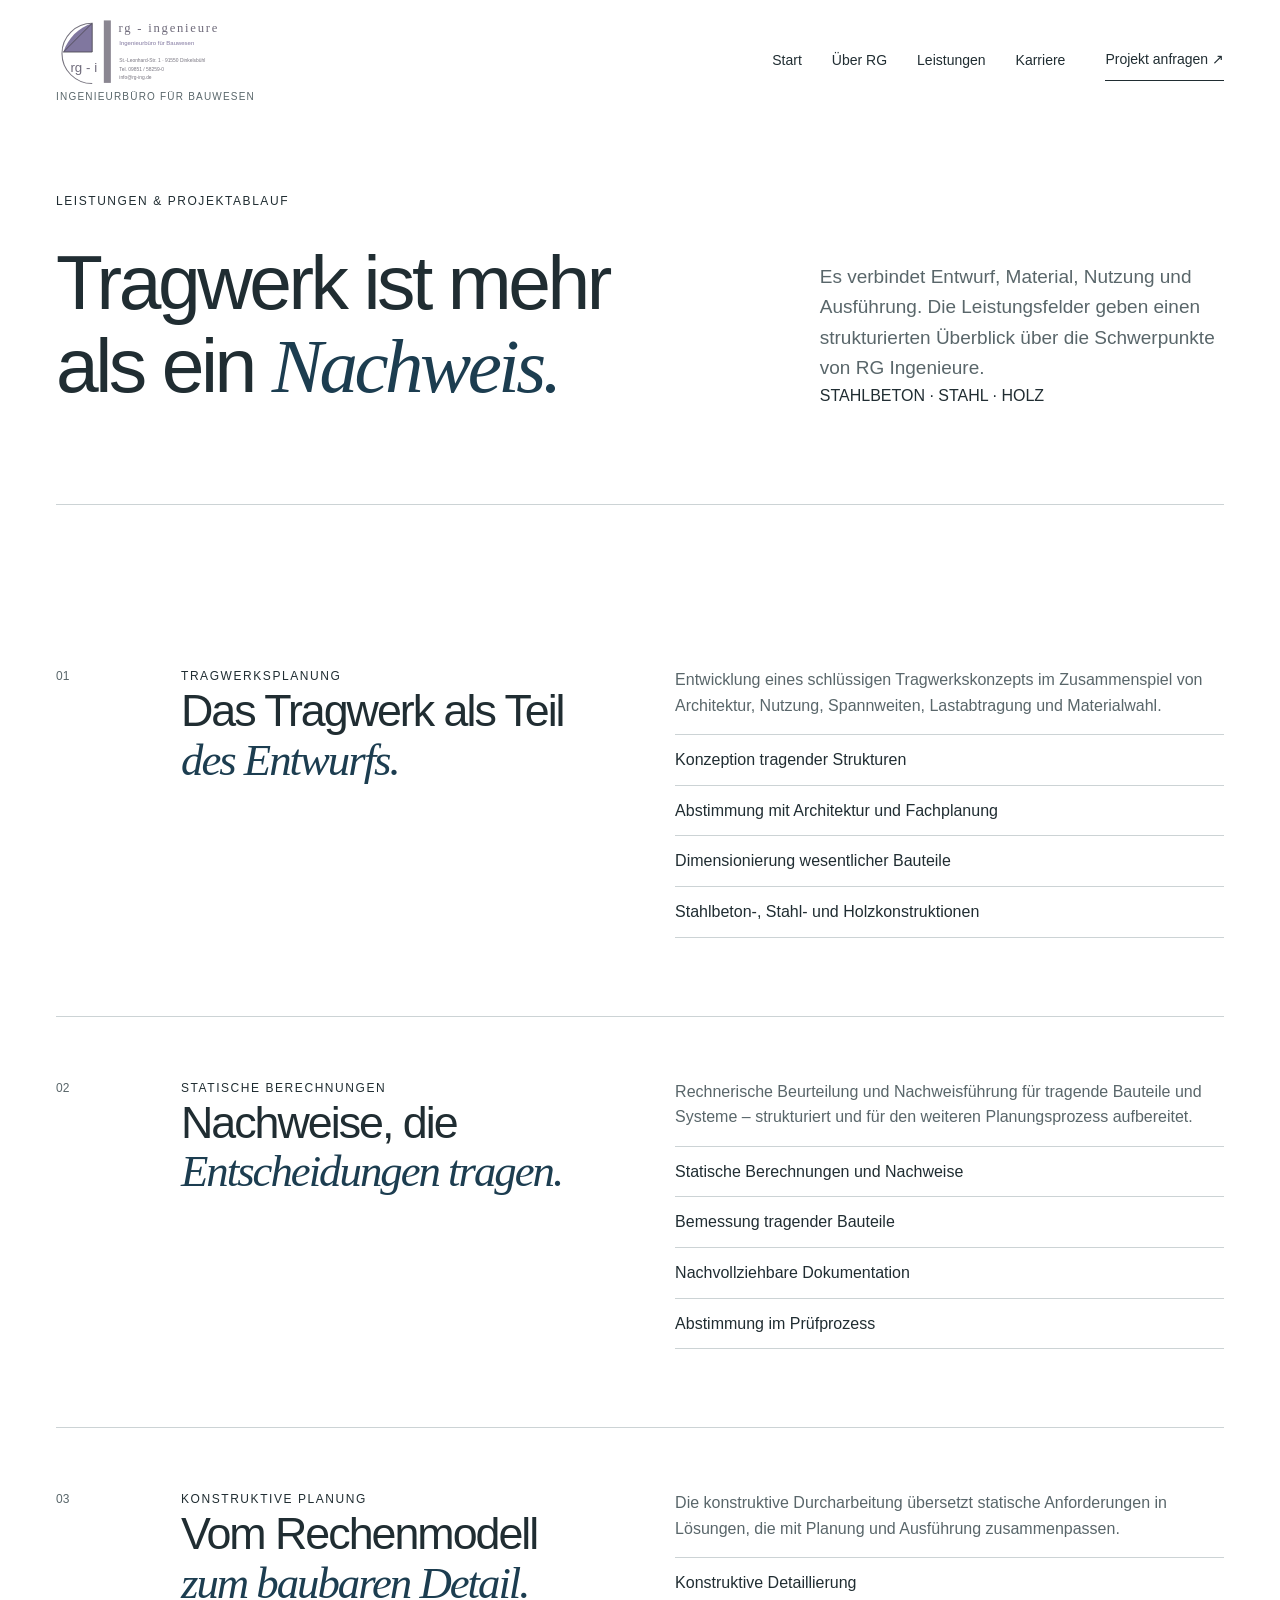
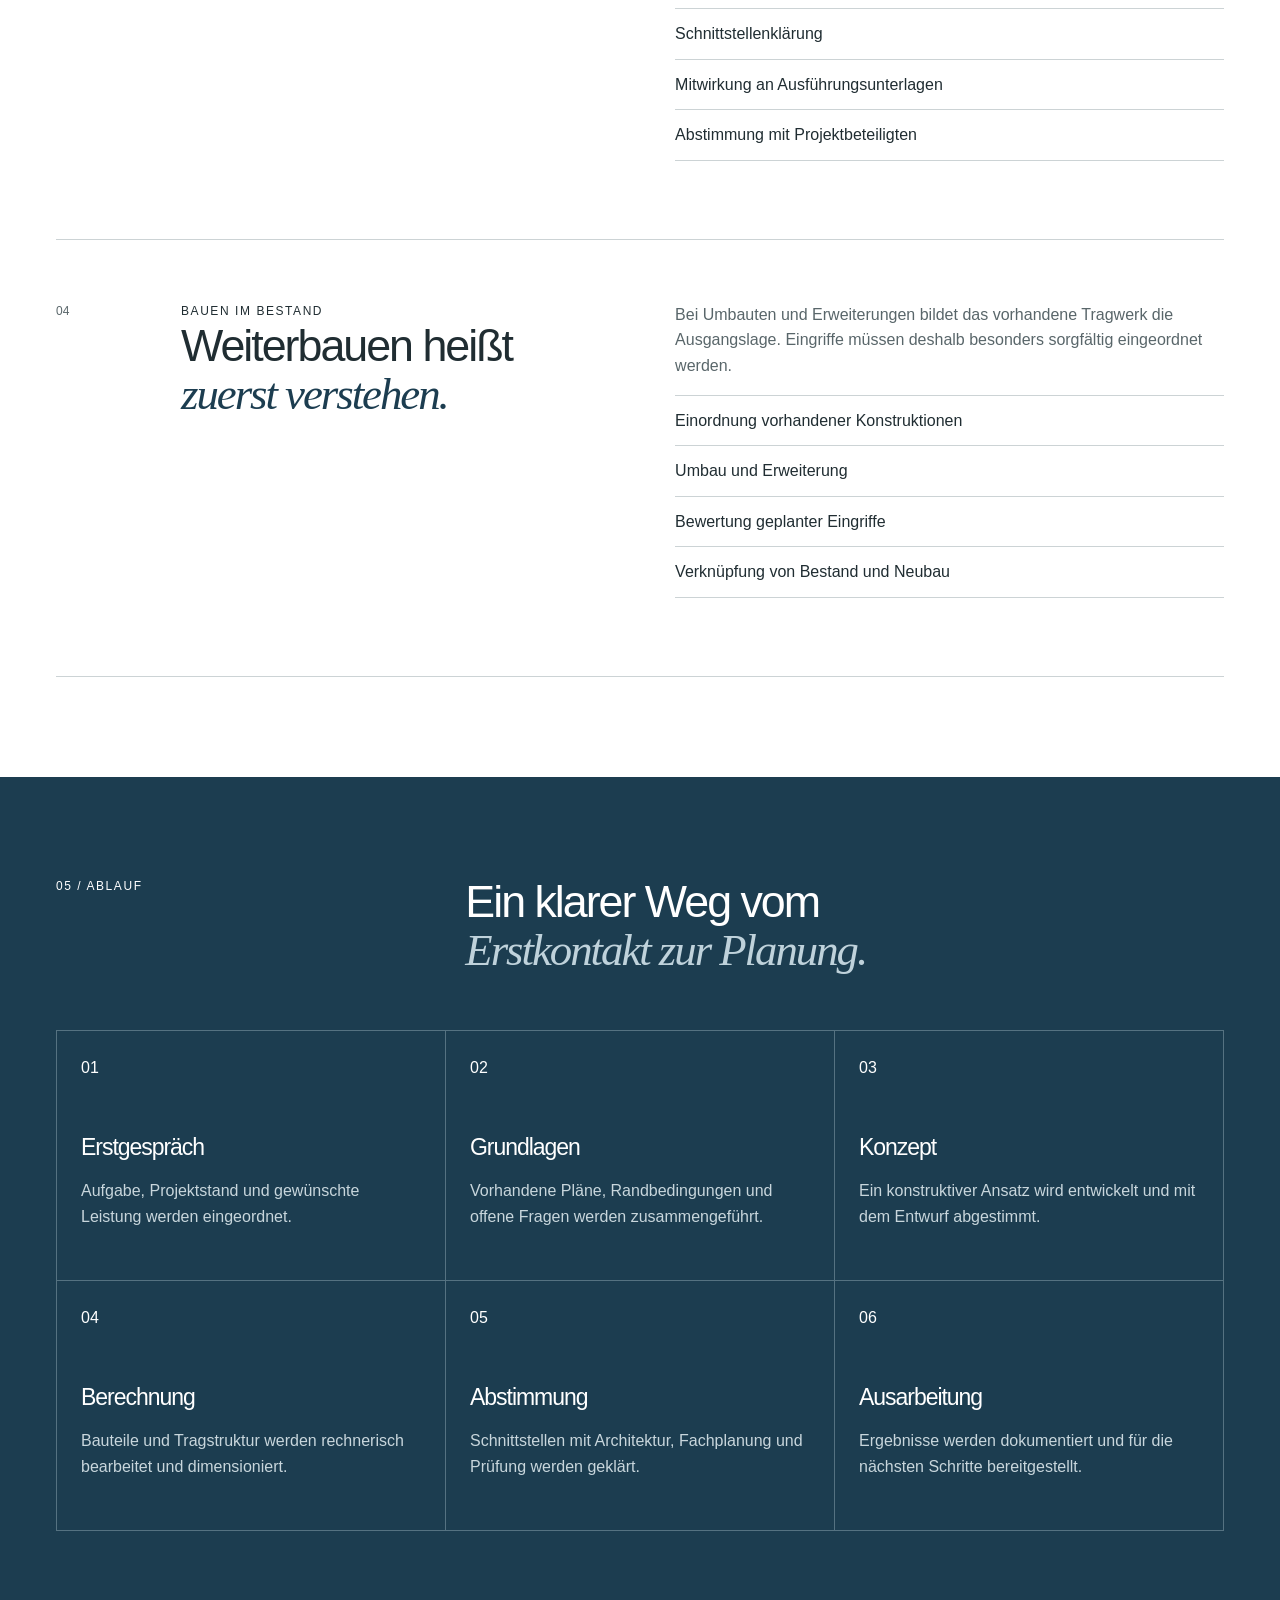
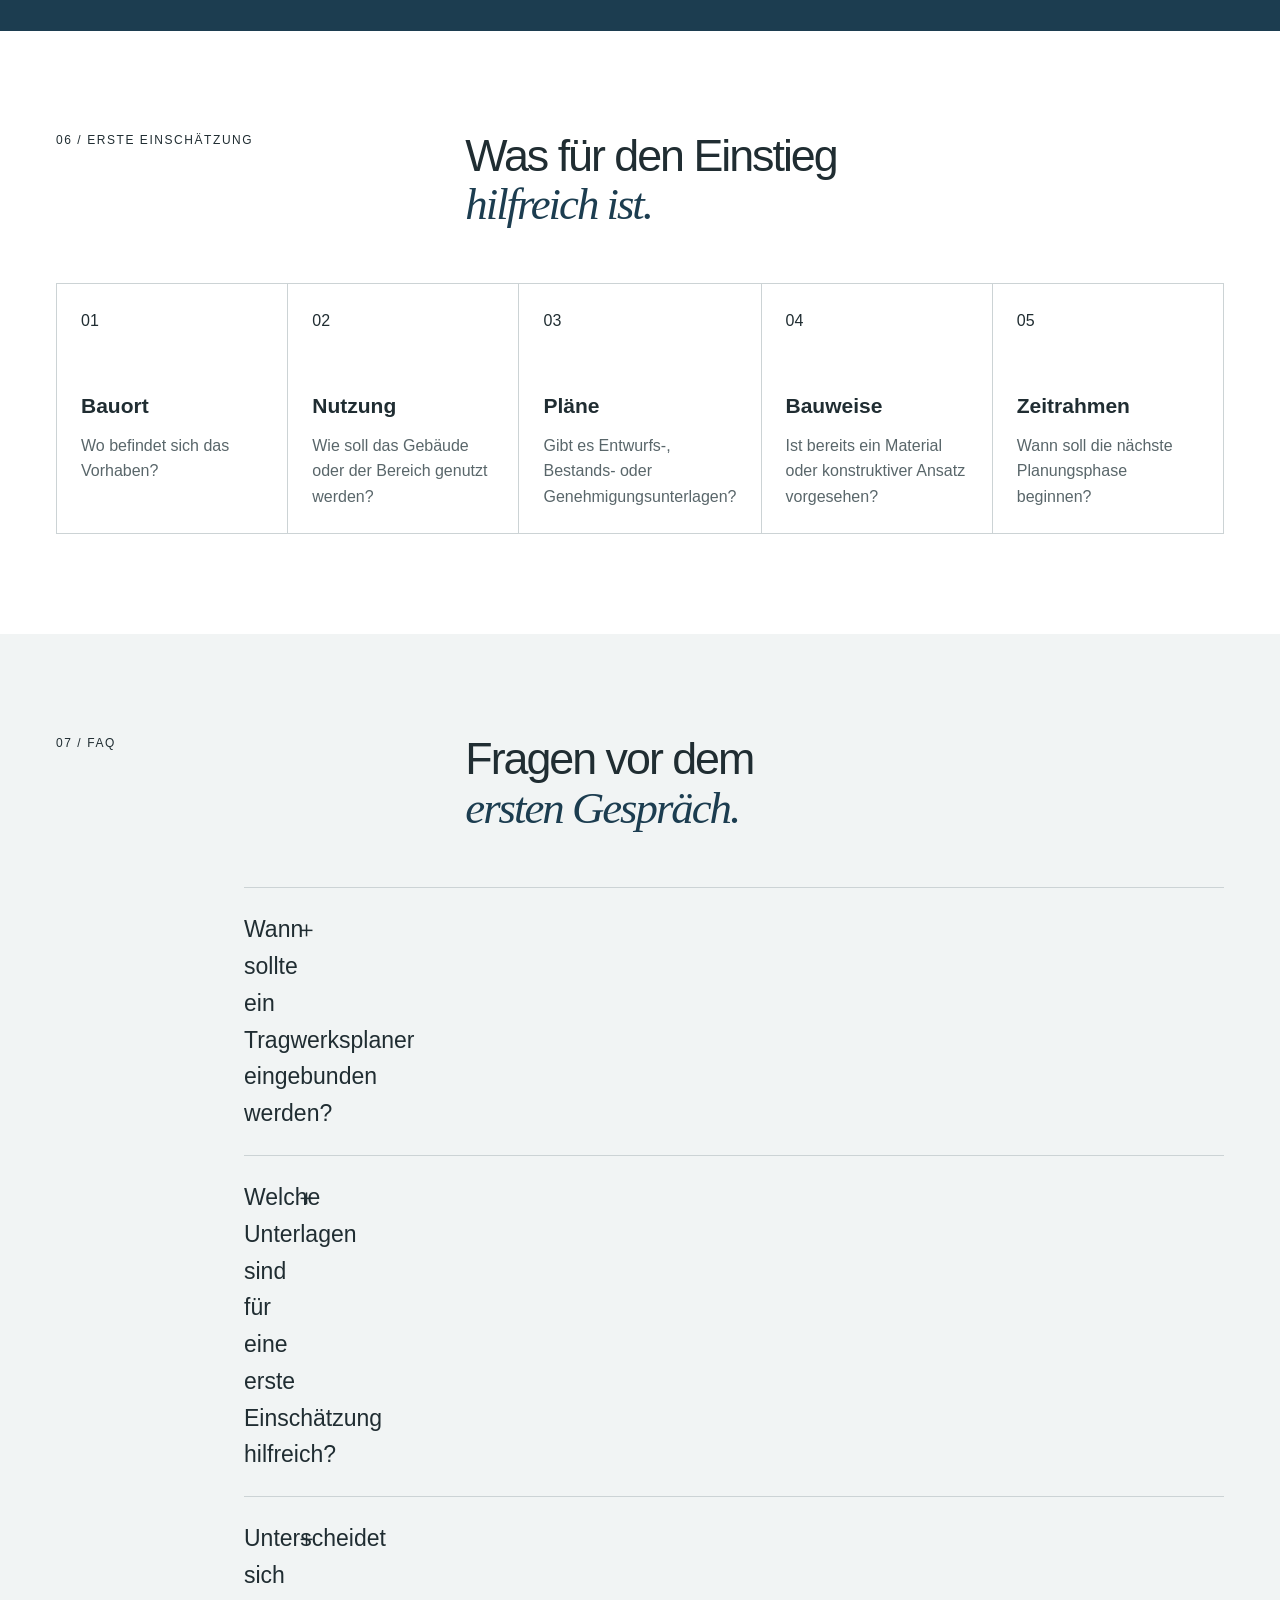
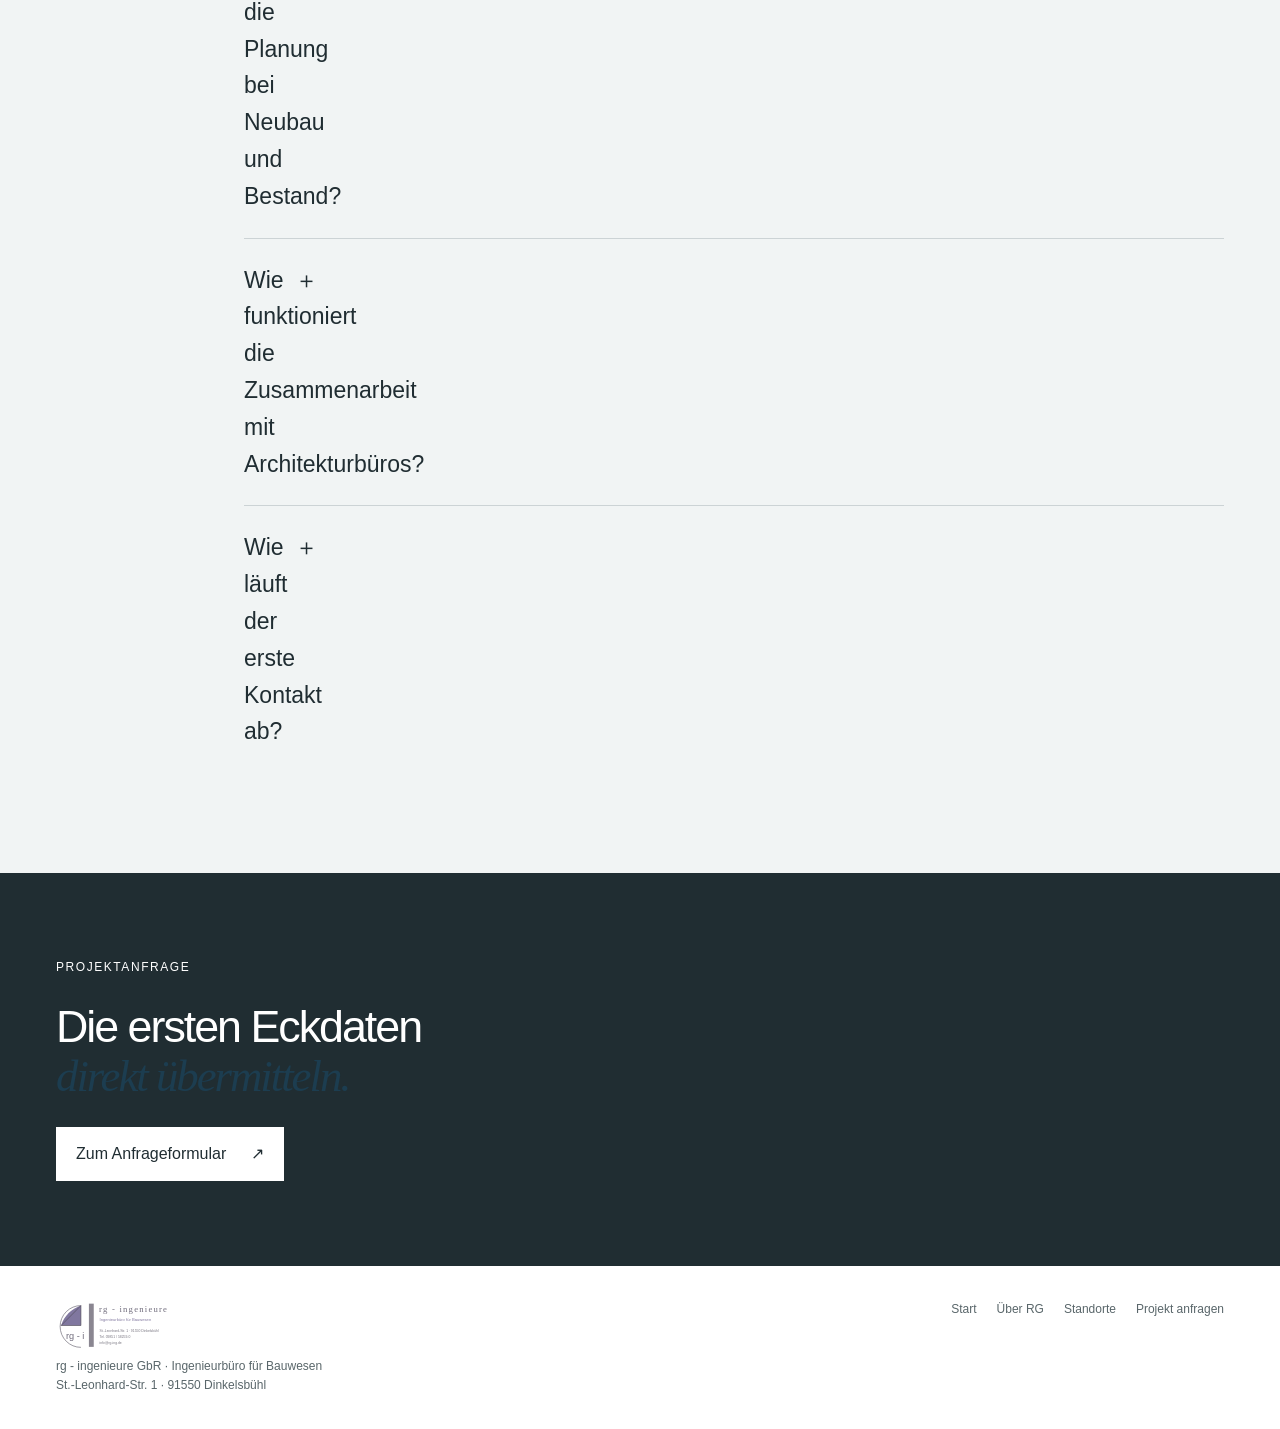
==== leistungen.html @ e43543bc "Publish RG Ingenieure customer preview with logo and locations" ====
<!doctype html><html lang="de"><head><meta charset="utf-8"><meta name="viewport" content="width=device-width,initial-scale=1"><title>Leistungen & Projektablauf · RG Ingenieure</title><meta name="description" content="Leistungen und Projektablauf von RG Ingenieure: Tragwerksplanung, Statik, konstruktive Planung und Bauen im Bestand."><meta name="robots" content="noindex,nofollow"><link rel="stylesheet" href="style.css"><script src="script.js" defer></script></head><body><a class="skip" href="#inhalt">Zum Inhalt</a>
<header class="header wrap"><a class="brand brand-logo-link" href="index.html"><img class="brand-logo" src="assets/rg-logo.svg" alt="rg - ingenieure"><span class="brand-subline">Ingenieurbüro für Bauwesen</span></a><button class="menu" aria-expanded="false" aria-controls="navigation">Menü <span>＋</span></button><nav id="navigation"><a href="index.html">Start</a><a href="ueber-rg.html">Über RG</a><a class="active" href="leistungen.html">Leistungen</a><a href="index.html#karriere">Karriere</a><a class="nav-contact" href="index.html#anfrage">Projekt anfragen <span>↗</span></a></nav></header>
<main id="inhalt"><section class="subhero wrap"><div><p class="eyebrow">LEISTUNGEN & PROJEKTABLAUF</p><h1>Tragwerk ist mehr<br>als ein <em>Nachweis.</em></h1></div><div class="subhero-copy"><p>Es verbindet Entwurf, Material, Nutzung und Ausführung. Die Leistungsfelder geben einen strukturierten Überblick über die Schwerpunkte von RG Ingenieure.</p><span>STAHLBETON · STAHL · HOLZ</span></div></section>
<section class="service-editorial wrap section"><div class="service-block"><div class="service-number">01</div><div><p class="eyebrow">TRAGWERKSPLANUNG</p><h2>Das Tragwerk als Teil<br><em>des Entwurfs.</em></h2></div><div class="service-body"><p>Entwicklung eines schlüssigen Tragwerkskonzepts im Zusammenspiel von Architektur, Nutzung, Spannweiten, Lastabtragung und Materialwahl.</p><ul><li>Konzeption tragender Strukturen</li><li>Abstimmung mit Architektur und Fachplanung</li><li>Dimensionierung wesentlicher Bauteile</li><li>Stahlbeton-, Stahl- und Holzkonstruktionen</li></ul></div></div>
<div class="service-block"><div class="service-number">02</div><div><p class="eyebrow">STATISCHE BERECHNUNGEN</p><h2>Nachweise, die<br><em>Entscheidungen tragen.</em></h2></div><div class="service-body"><p>Rechnerische Beurteilung und Nachweisführung für tragende Bauteile und Systeme – strukturiert und für den weiteren Planungsprozess aufbereitet.</p><ul><li>Statische Berechnungen und Nachweise</li><li>Bemessung tragender Bauteile</li><li>Nachvollziehbare Dokumentation</li><li>Abstimmung im Prüfprozess</li></ul></div></div>
<div class="service-block"><div class="service-number">03</div><div><p class="eyebrow">KONSTRUKTIVE PLANUNG</p><h2>Vom Rechenmodell<br><em>zum baubaren Detail.</em></h2></div><div class="service-body"><p>Die konstruktive Durcharbeitung übersetzt statische Anforderungen in Lösungen, die mit Planung und Ausführung zusammenpassen.</p><ul><li>Konstruktive Detaillierung</li><li>Schnittstellenklärung</li><li>Mitwirkung an Ausführungsunterlagen</li><li>Abstimmung mit Projektbeteiligten</li></ul></div></div>
<div class="service-block"><div class="service-number">04</div><div><p class="eyebrow">BAUEN IM BESTAND</p><h2>Weiterbauen heißt<br><em>zuerst verstehen.</em></h2></div><div class="service-body"><p>Bei Umbauten und Erweiterungen bildet das vorhandene Tragwerk die Ausgangslage. Eingriffe müssen deshalb besonders sorgfältig eingeordnet werden.</p><ul><li>Einordnung vorhandener Konstruktionen</li><li>Umbau und Erweiterung</li><li>Bewertung geplanter Eingriffe</li><li>Verknüpfung von Bestand und Neubau</li></ul></div></div></section>
<section class="process-section" id="ablauf"><div class="wrap section"><div class="section-heading"><p class="eyebrow">05 / ABLAUF</p><h2>Ein klarer Weg vom<br><em>Erstkontakt zur Planung.</em></h2></div><div class="process-grid expanded"><article><span>01</span><h3>Erstgespräch</h3><p>Aufgabe, Projektstand und gewünschte Leistung werden eingeordnet.</p></article><article><span>02</span><h3>Grundlagen</h3><p>Vorhandene Pläne, Randbedingungen und offene Fragen werden zusammengeführt.</p></article><article><span>03</span><h3>Konzept</h3><p>Ein konstruktiver Ansatz wird entwickelt und mit dem Entwurf abgestimmt.</p></article><article><span>04</span><h3>Berechnung</h3><p>Bauteile und Tragstruktur werden rechnerisch bearbeitet und dimensioniert.</p></article><article><span>05</span><h3>Abstimmung</h3><p>Schnittstellen mit Architektur, Fachplanung und Prüfung werden geklärt.</p></article><article><span>06</span><h3>Ausarbeitung</h3><p>Ergebnisse werden dokumentiert und für die nächsten Schritte bereitgestellt.</p></article></div></div></section>
<section class="first-check wrap section"><div class="section-heading"><p class="eyebrow">06 / ERSTE EINSCHÄTZUNG</p><h2>Was für den Einstieg<br><em>hilfreich ist.</em></h2></div><div class="checklist-grid"><div><span>01</span><strong>Bauort</strong><p>Wo befindet sich das Vorhaben?</p></div><div><span>02</span><strong>Nutzung</strong><p>Wie soll das Gebäude oder der Bereich genutzt werden?</p></div><div><span>03</span><strong>Pläne</strong><p>Gibt es Entwurfs-, Bestands- oder Genehmigungsunterlagen?</p></div><div><span>04</span><strong>Bauweise</strong><p>Ist bereits ein Material oder konstruktiver Ansatz vorgesehen?</p></div><div><span>05</span><strong>Zeitrahmen</strong><p>Wann soll die nächste Planungsphase beginnen?</p></div></div></section>
<section class="faq-section"><div class="wrap section"><div class="section-heading"><p class="eyebrow">07 / FAQ</p><h2>Fragen vor dem<br><em>ersten Gespräch.</em></h2></div><div class="faq-list"><details><summary><span>Wann sollte ein Tragwerksplaner eingebunden werden?</span><span class="plus">＋</span></summary><div class="detail"><p>Je früher die wesentlichen konstruktiven Randbedingungen bekannt sind, desto besser lassen sich Entwurf, Spannweiten, Materialwahl und spätere Änderungen aufeinander abstimmen.</p></div></details><details><summary><span>Welche Unterlagen sind für eine erste Einschätzung hilfreich?</span><span class="plus">＋</span></summary><div class="detail"><p>Hilfreich sind insbesondere Grundrisse, Schnitte, Ansichten, Angaben zum Bauort und zur Nutzung sowie bei Bestandsprojekten vorhandene Pläne oder frühere statische Unterlagen.</p></div></details><details><summary><span>Unterscheidet sich die Planung bei Neubau und Bestand?</span><span class="plus">＋</span></summary><div class="detail"><p>Ja. Im Bestand muss zunächst verstanden werden, was tatsächlich vorhanden ist und wie geplante Eingriffe das bestehende Tragverhalten verändern.</p></div></details><details><summary><span>Wie funktioniert die Zusammenarbeit mit Architekturbüros?</span><span class="plus">＋</span></summary><div class="detail"><p>Idealerweise im direkten Austausch: Entwurfsabsicht und konstruktive Anforderungen werden früh zusammengeführt.</p></div></details><details><summary><span>Wie läuft der erste Kontakt ab?</span><span class="plus">＋</span></summary><div class="detail"><p>Eine kurze Beschreibung des Vorhabens und vorhandene Eckdaten reichen für den Start.</p></div></details></div></div></section>
<section class="sub-cta"><div class="wrap"><p class="eyebrow">PROJEKTANFRAGE</p><h2>Die ersten Eckdaten<br><em>direkt übermitteln.</em></h2><a class="button light-button" href="index.html#anfrage">Zum Anfrageformular <span>↗</span></a></div></section></main>
<footer class="wrap"><div class="footer-brand"><img src="assets/rg-logo.svg" alt="rg - ingenieure"><p>rg - ingenieure GbR · Ingenieurbüro für Bauwesen<br>St.-Leonhard-Str. 1 · 91550 Dinkelsbühl</p></div><div class="footer-links"><a href="index.html">Start</a><a href="ueber-rg.html">Über RG</a><a href="ueber-rg.html#standorte">Standorte</a><a href="index.html#anfrage">Projekt anfragen</a></div></footer></body></html>
---- style.css ----
:root{--ink:#202d32;--blue:#1c3d50;--line:#ccd3d5;--muted:#59666a;--paper:#fff;--light:#f1f4f4}*{box-sizing:border-box}html{scroll-behavior:smooth}body{margin:0;color:var(--ink);font-family:Arial,Helvetica,sans-serif;line-height:1.6;background:#fff}a{color:inherit;text-decoration:none}button,input,select,textarea{font:inherit}h1,h2,h3,p,figure{margin:0}h1,h2,h3{font-weight:400;line-height:1.08;letter-spacing:-.045em}em{font-family:Georgia,'Times New Roman',serif;font-weight:400}.wrap{width:calc(100% - 112px);max-width:1504px;margin:auto}.skip{position:fixed;top:-100px;left:20px;background:#fff;padding:12px;z-index:99}.skip:focus{top:10px}.header{display:flex;justify-content:space-between;align-items:center;min-height:120px;gap:30px}.brand-logo-link{display:flex;flex-direction:column;align-items:flex-start;min-width:220px}.brand-logo{width:220px;height:74px;object-fit:contain;object-position:left center}.brand-subline{font-size:10px;letter-spacing:.12em;text-transform:uppercase;color:var(--muted)}nav{display:flex;gap:30px;align-items:center;font-size:14px}nav a{padding:9px 0}.nav-contact{margin-left:10px;border-bottom:1px solid}.menu{display:none;background:none;border:0}.eyebrow{font-size:12px;letter-spacing:.13em}.hero{display:grid;grid-template-columns:.95fr 1.05fr;gap:28px;min-height:640px}.hero-text{display:flex;flex-direction:column;align-items:flex-start;padding-top:35px}.hero h1{font-size:clamp(44px,4.3vw,72px);margin-top:27px}.hero h1 em,h2 em,.subhero h1 em{color:var(--blue)}.intro{max-width:380px;color:var(--muted);margin-top:25px}.button-row{display:flex;gap:10px;flex-wrap:wrap}.button{margin-top:27px;background:var(--blue);color:#fff;padding:14px 20px;min-width:210px;display:flex;justify-content:space-between;gap:25px}.button-ghost{background:transparent;color:var(--ink);border:1px solid var(--line)}.hero-foot{display:flex;justify-content:space-between;width:100%;font-size:12px;letter-spacing:.07em;margin-top:auto;padding-bottom:10px}.hero-image{position:relative;overflow:hidden;min-height:640px;background:#d2d7d6}.hero-image img{width:100%;height:100%;object-fit:cover;position:absolute;inset:0}.hero-image:after{content:'';position:absolute;inset:45% 0 0;background:linear-gradient(transparent,rgba(0,0,0,.52))}.hero-image figcaption,.image-label{position:absolute;z-index:2;color:white}.hero-image figcaption{left:24px;bottom:15px;font-size:12px}.image-label{left:32px;bottom:62px;font:italic clamp(30px,3vw,46px)/1.1 Georgia}.material-strip{padding:34px 0;display:flex;justify-content:space-between;align-items:center;border-bottom:1px solid var(--line)}.material-strip>div{display:flex;gap:64px;font-size:19px}.section{padding:100px 0}.section-heading{display:grid;grid-template-columns:1fr 2fr;gap:30px}h2{font-size:clamp(34px,3.5vw,53px)}.competence-grid{display:grid;grid-template-columns:1fr 2fr;gap:55px;margin-top:56px}.section-lead,.detail p,.office-copy>p,.audience-grid p,.location-card p,.service-body>p,.checklist-grid p,.dialogue-copy p{color:var(--muted)}.service-list details,.faq-list details{border-top:1px solid var(--line)}summary{list-style:none;display:grid;grid-template-columns:36px 1fr 26px;gap:15px;padding:23px 0;font-size:23px;cursor:pointer}summary::-webkit-details-marker{display:none}.detail{padding:0 42px 28px 51px}.number,.service-number{font-size:12px;color:var(--muted)}.text-link{border-bottom:1px solid;padding:12px 0;display:flex;gap:25px;width:max-content;margin-top:28px}.section-link-row{display:flex;justify-content:flex-end}.process-section{background:var(--blue);color:#fff}.process-section h2 em{color:#bfd2db}.process-grid,.audience-grid{display:grid;grid-template-columns:repeat(4,1fr);margin-top:55px;border-left:1px solid var(--line);border-top:1px solid var(--line)}.process-grid{border-color:#557281}.process-grid article,.audience-grid article{min-height:250px;padding:24px;border-right:1px solid var(--line);border-bottom:1px solid var(--line)}.process-grid article{border-color:#557281}.process-grid h3,.audience-grid h3,.values-grid h3{font-size:23px;margin:55px 0 18px}.process-grid p{color:#c8d6dc}.office{background:var(--light);padding:83px 0}.office-grid,.career{display:grid;grid-template-columns:1fr 1fr;gap:90px}.office-title h2{margin-top:45px}.large-rg{display:block;color:#bdcbd0;font-size:120px;font-weight:bold}.large-copy{font-size:30px;margin:25px 0}.location-grid{display:grid;grid-template-columns:repeat(3,1fr);margin-top:55px;border-left:1px solid var(--line);border-top:1px solid var(--line)}.location-card{min-height:360px;padding:28px;border-right:1px solid var(--line);border-bottom:1px solid var(--line);display:flex;flex-direction:column}.location-card-main{background:var(--light)}.location-card h3{font:400 38px Georgia;margin:60px 0 5px}.location-person{color:var(--blue)!important}.location-links{margin-top:auto}.location-links a,.location-fax{display:block;padding:10px 0;border-top:1px solid var(--line);font-size:13px}.feature-teasers{display:grid;grid-template-columns:1fr 1fr;gap:18px}.feature-card{min-height:340px;padding:36px;background:var(--light);display:flex;flex-direction:column;justify-content:flex-end;position:relative}.feature-card.dark{background:var(--ink);color:#fff}.feature-card strong{font:400 34px/1.1 Georgia;margin-top:16px}.feature-card p{color:var(--muted);margin-top:16px}.feature-card.dark p{color:#bcc8cd}.feature-arrow{position:absolute;right:32px;top:30px;font-size:28px}.career h2{margin-top:35px}.career h3{font-size:30px;margin-top:28px}.job-meta{display:flex;gap:30px;color:var(--muted);margin-top:20px}.request-section{background:var(--blue);color:#fff;padding:88px 0}.request-grid{display:grid;grid-template-columns:.8fr 1.2fr;gap:80px}.request-intro h2{font-size:clamp(60px,7vw,110px);margin:28px 0}.request-intro h2 em{color:#bfd2db}.request-intro>p{color:#c6d5dc}.direct-contact{border-top:1px solid #607b89;margin-top:60px;padding-top:22px;display:grid;gap:9px}.project-form{background:#fff;color:var(--ink);padding:34px}.form-grid{display:grid;grid-template-columns:1fr 1fr;gap:26px 22px}.project-form label{display:flex;flex-direction:column;gap:8px}.project-form input,.project-form select,.project-form textarea{border:0;border-bottom:1px solid #adb9bd;padding:11px 0;background:transparent}.wide{grid-column:1/-1}.documents-note{display:grid;grid-template-columns:110px 1fr;gap:20px;margin:32px 0;padding:20px;background:var(--light)}.check{display:grid!important;grid-template-columns:20px 1fr}.submit-button{width:100%;margin-top:24px;background:var(--ink);color:#fff;border:0;padding:17px}.form-success{margin-top:20px;background:var(--light);padding:18px}.footer-brand img{width:150px}.footer-links{display:flex;gap:20px}footer{padding:34px 0;display:flex;justify-content:space-between;gap:30px;font-size:12px;color:var(--muted)}.subhero{padding:72px 0 95px;border-bottom:1px solid var(--line);display:grid;grid-template-columns:1.25fr .75fr;gap:90px;align-items:end}.subhero h1{font-size:clamp(54px,6vw,94px);margin-top:30px}.subhero-copy p{font-size:19px;color:var(--muted)}.portrait-stage{display:grid;grid-template-columns:1fr 1fr;gap:70px;padding:100px 0}.identity-panel{min-height:580px;background:var(--light);border:1px solid var(--line);padding:45px;display:flex;flex-direction:column;gap:24px}.identity-panel img{width:100%;max-width:420px}.identity-panel>div{border-top:1px solid var(--line);padding-top:15px;display:grid;grid-template-columns:110px 1fr}.identity-panel strong{font:400 24px Georgia}.portrait-copy{align-self:center}.portrait-copy h2{margin:30px 0}.values-section,.faq-section{background:var(--light)}.values-grid{display:grid;grid-template-columns:1fr 1fr;margin-top:55px;border-left:1px solid var(--line);border-top:1px solid var(--line)}.values-grid article{padding:30px;min-height:260px;border-right:1px solid var(--line);border-bottom:1px solid var(--line)}.dialogue-grid{display:grid;grid-template-columns:1fr 1fr;gap:90px;margin-top:60px;align-items:center}.network{position:relative;min-height:500px;border:1px solid var(--line)}.network-center,.node{position:absolute;border-radius:50%;display:flex;align-items:center;justify-content:center;text-align:center}.network-center{width:116px;height:116px;background:var(--blue);color:#fff;left:50%;top:50%;transform:translate(-50%,-50%)}.node{width:96px;height:96px;border:1px solid var(--line);background:#fff}.n1{left:7%;top:12%}.n2{right:7%;top:12%}.n3{left:7%;bottom:12%}.n4{right:7%;bottom:12%}.quote-section{background:var(--blue);color:#fff;padding:110px 0}.quote-section blockquote{font-size:clamp(58px,8vw,126px);line-height:1;margin:35px 0}.sub-cta{background:var(--ink);color:#fff;padding:85px 0}.sub-cta h2{margin:25px 0}.light-button{background:#fff;color:var(--ink);width:max-content}.service-block{display:grid;grid-template-columns:80px .9fr 1.1fr;gap:45px;padding:62px 0;border-bottom:1px solid var(--line)}.service-body ul{list-style:none;padding:0;border-top:1px solid var(--line)}.service-body li{padding:12px 0;border-bottom:1px solid var(--line)}.process-grid.expanded{grid-template-columns:repeat(3,1fr)}.checklist-grid{display:grid;grid-template-columns:repeat(5,1fr);margin-top:55px;border-left:1px solid var(--line);border-top:1px solid var(--line)}.checklist-grid>div{padding:24px;min-height:200px;border-right:1px solid var(--line);border-bottom:1px solid var(--line)}.checklist-grid strong{display:block;font-size:21px;margin:55px 0 10px}.faq-list{max-width:980px;margin:55px 0 0 auto}.reveal{opacity:0;transform:translateY(18px);transition:.55s}.reveal.is-visible{opacity:1;transform:none}
@media(max-width:1050px){.wrap{width:calc(100% - 64px)}nav{gap:18px}.process-grid,.audience-grid{grid-template-columns:1fr 1fr}.location-grid{grid-template-columns:1fr 1fr}.request-grid{gap:45px}}
@media(max-width:760px){.wrap{width:calc(100% - 40px)}.header{min-height:94px;position:relative}.brand-logo-link{min-width:150px}.brand-logo{width:150px;height:60px}.menu{display:flex;gap:10px}.header nav{display:none;position:absolute;top:94px;left:-20px;right:-20px;z-index:20;background:#fff;padding:20px;flex-direction:column;align-items:stretch}.header nav.is-open{display:flex}.hero{display:flex;flex-direction:column}.hero h1{font-size:clamp(45px,10vw,68px)}.hero-image{min-height:460px}.material-strip>div{gap:12px;font-size:14px}.section{padding:64px 0}.section-heading,.competence-grid,.office-grid,.career,.request-grid,.subhero,.portrait-stage,.dialogue-grid{grid-template-columns:1fr}.process-grid,.audience-grid,.location-grid,.values-grid,.feature-teasers,.checklist-grid{grid-template-columns:1fr}.form-grid{grid-template-columns:1fr}.wide{grid-column:auto}.service-block{grid-template-columns:40px 1fr;gap:18px}.service-body{grid-column:2}.process-grid.expanded{grid-template-columns:1fr}.subhero{gap:35px}.subhero h1{font-size:50px}.network{min-height:430px}.project-form{padding:24px 20px}.request-intro h2{font-size:70px}footer{flex-direction:column}.footer-links{flex-wrap:wrap}}
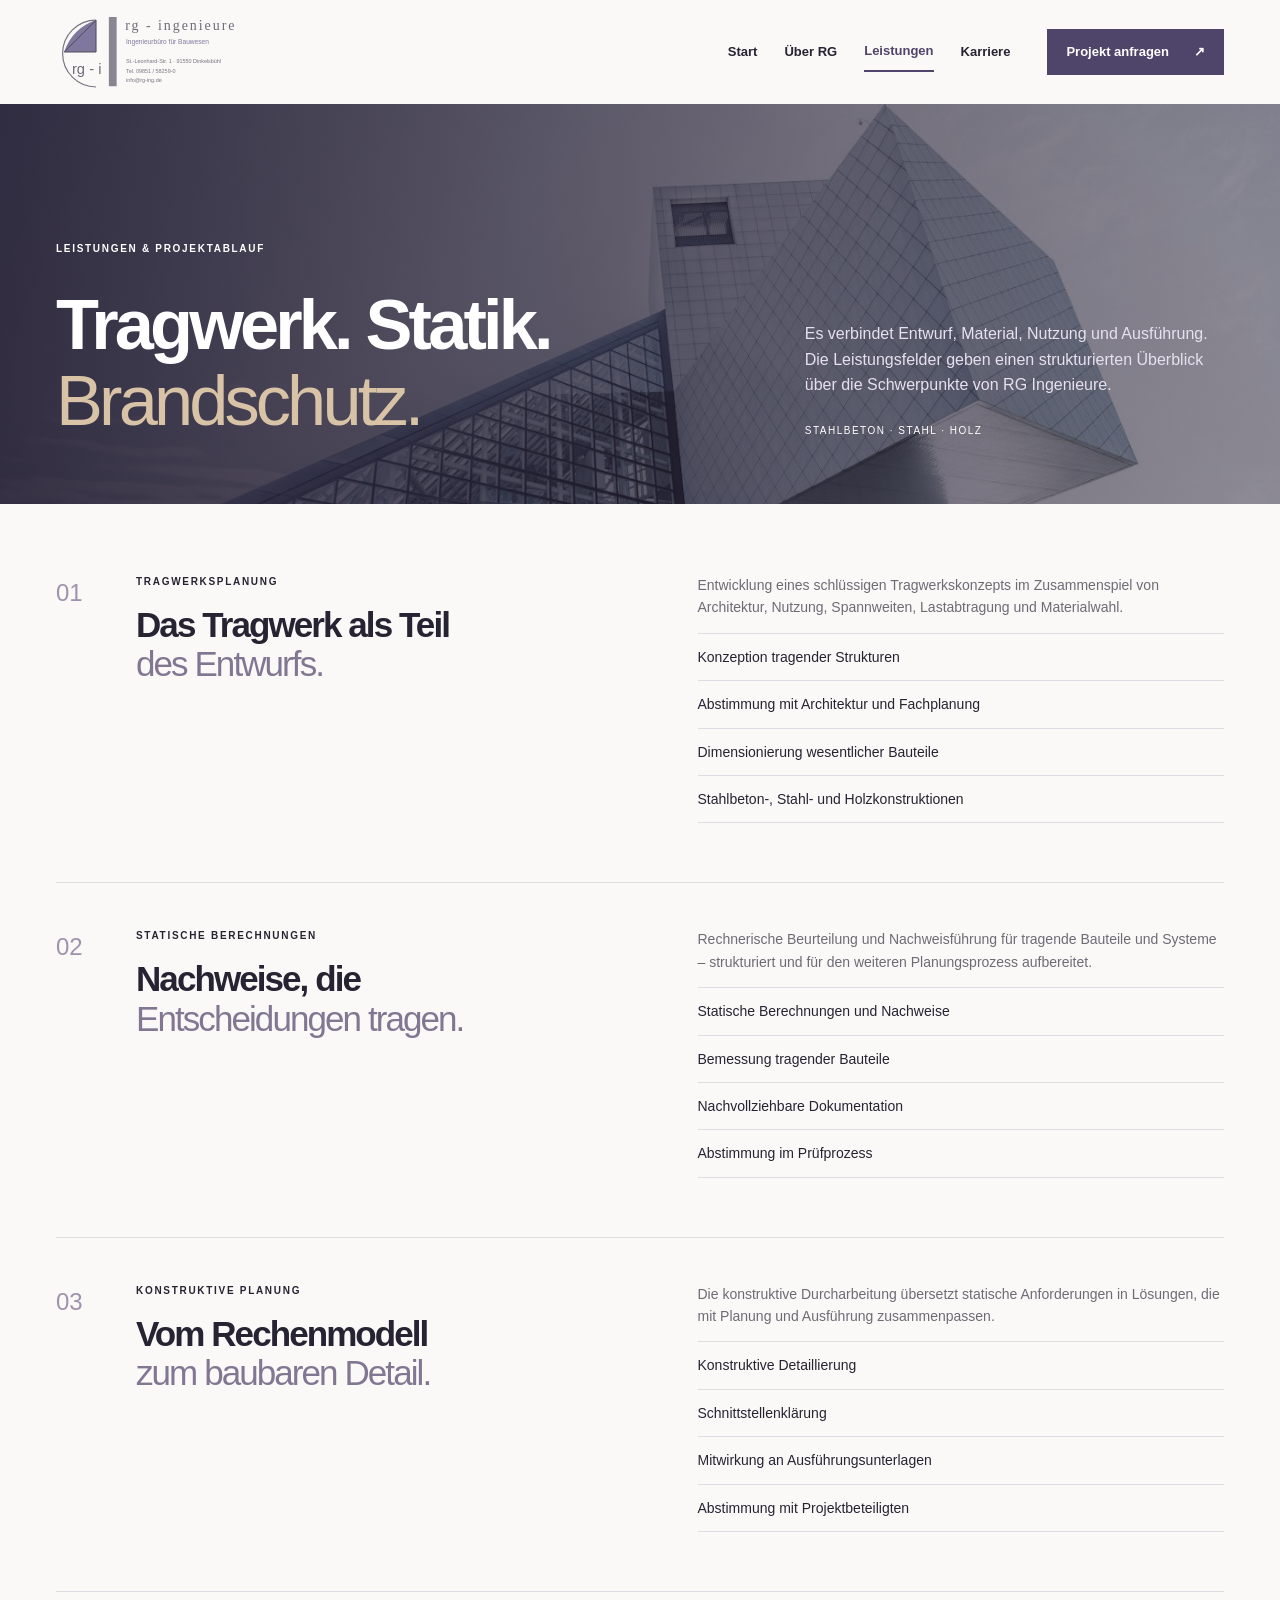
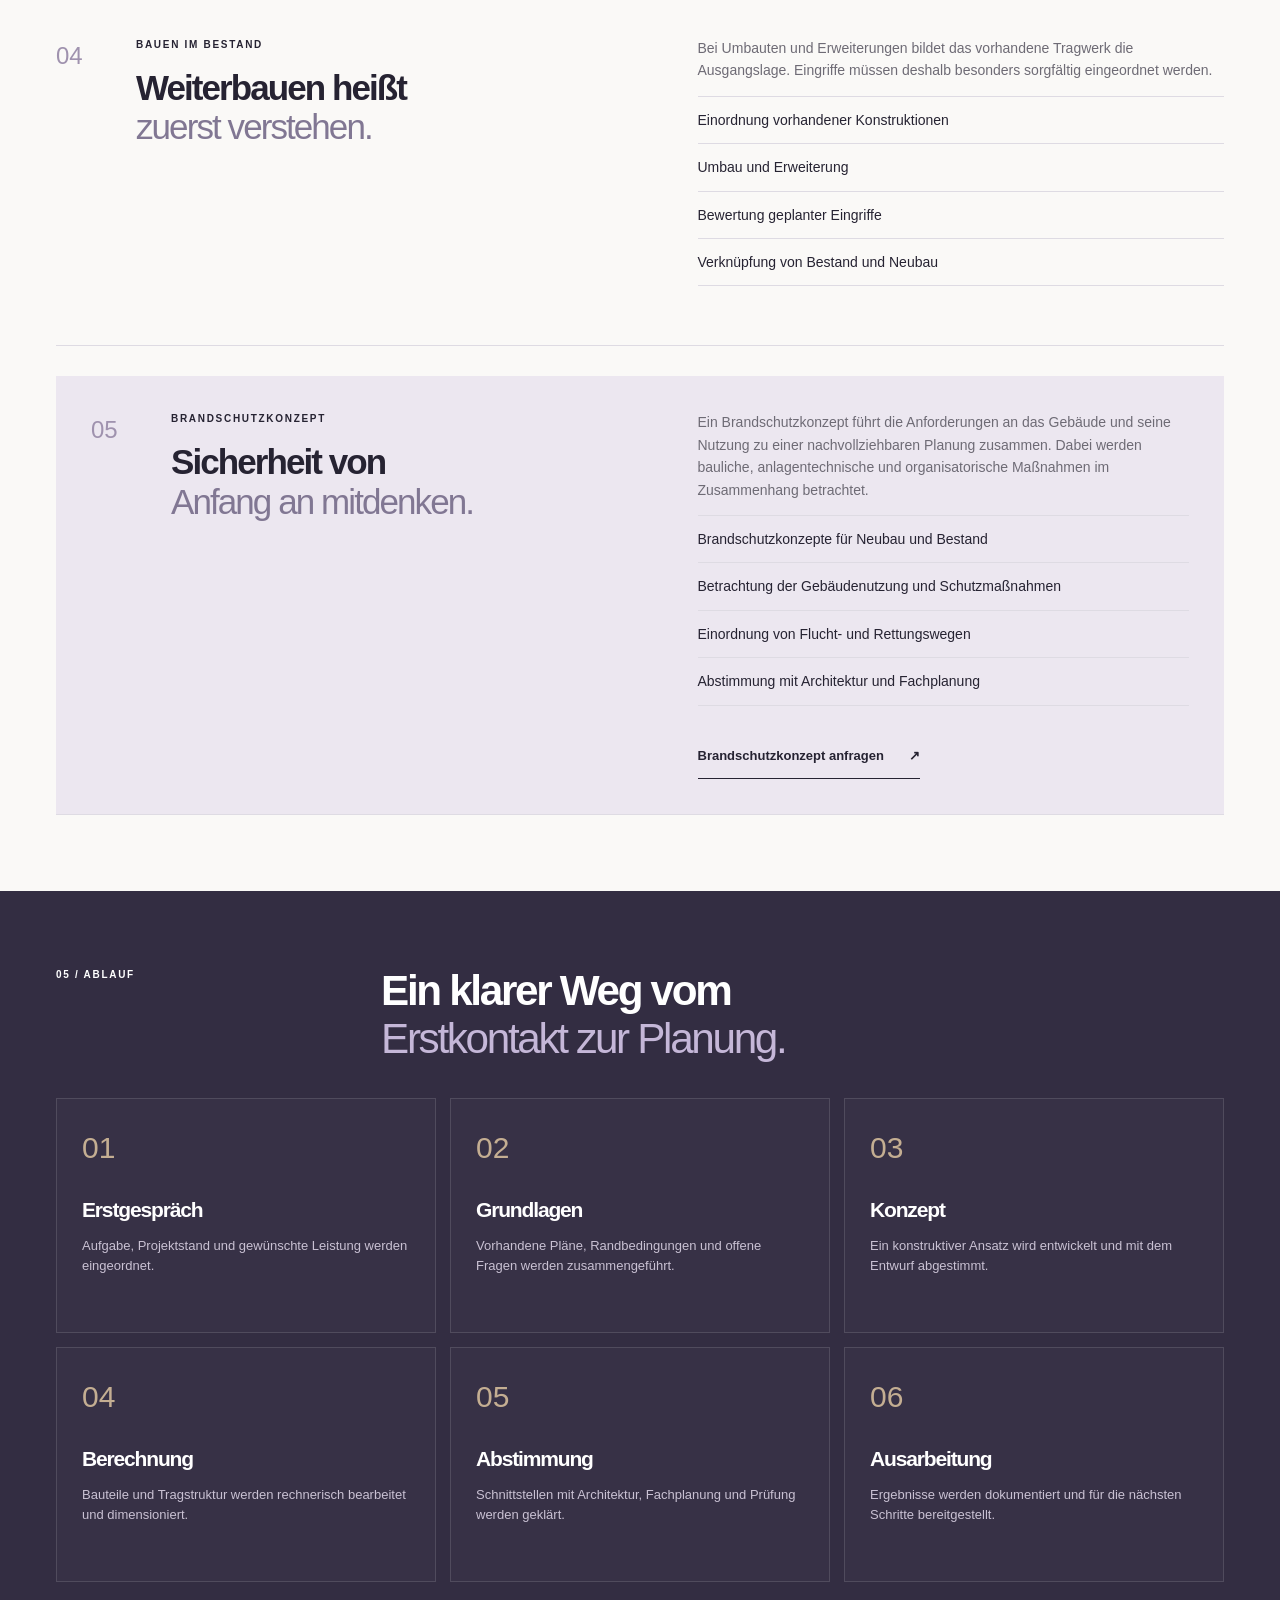
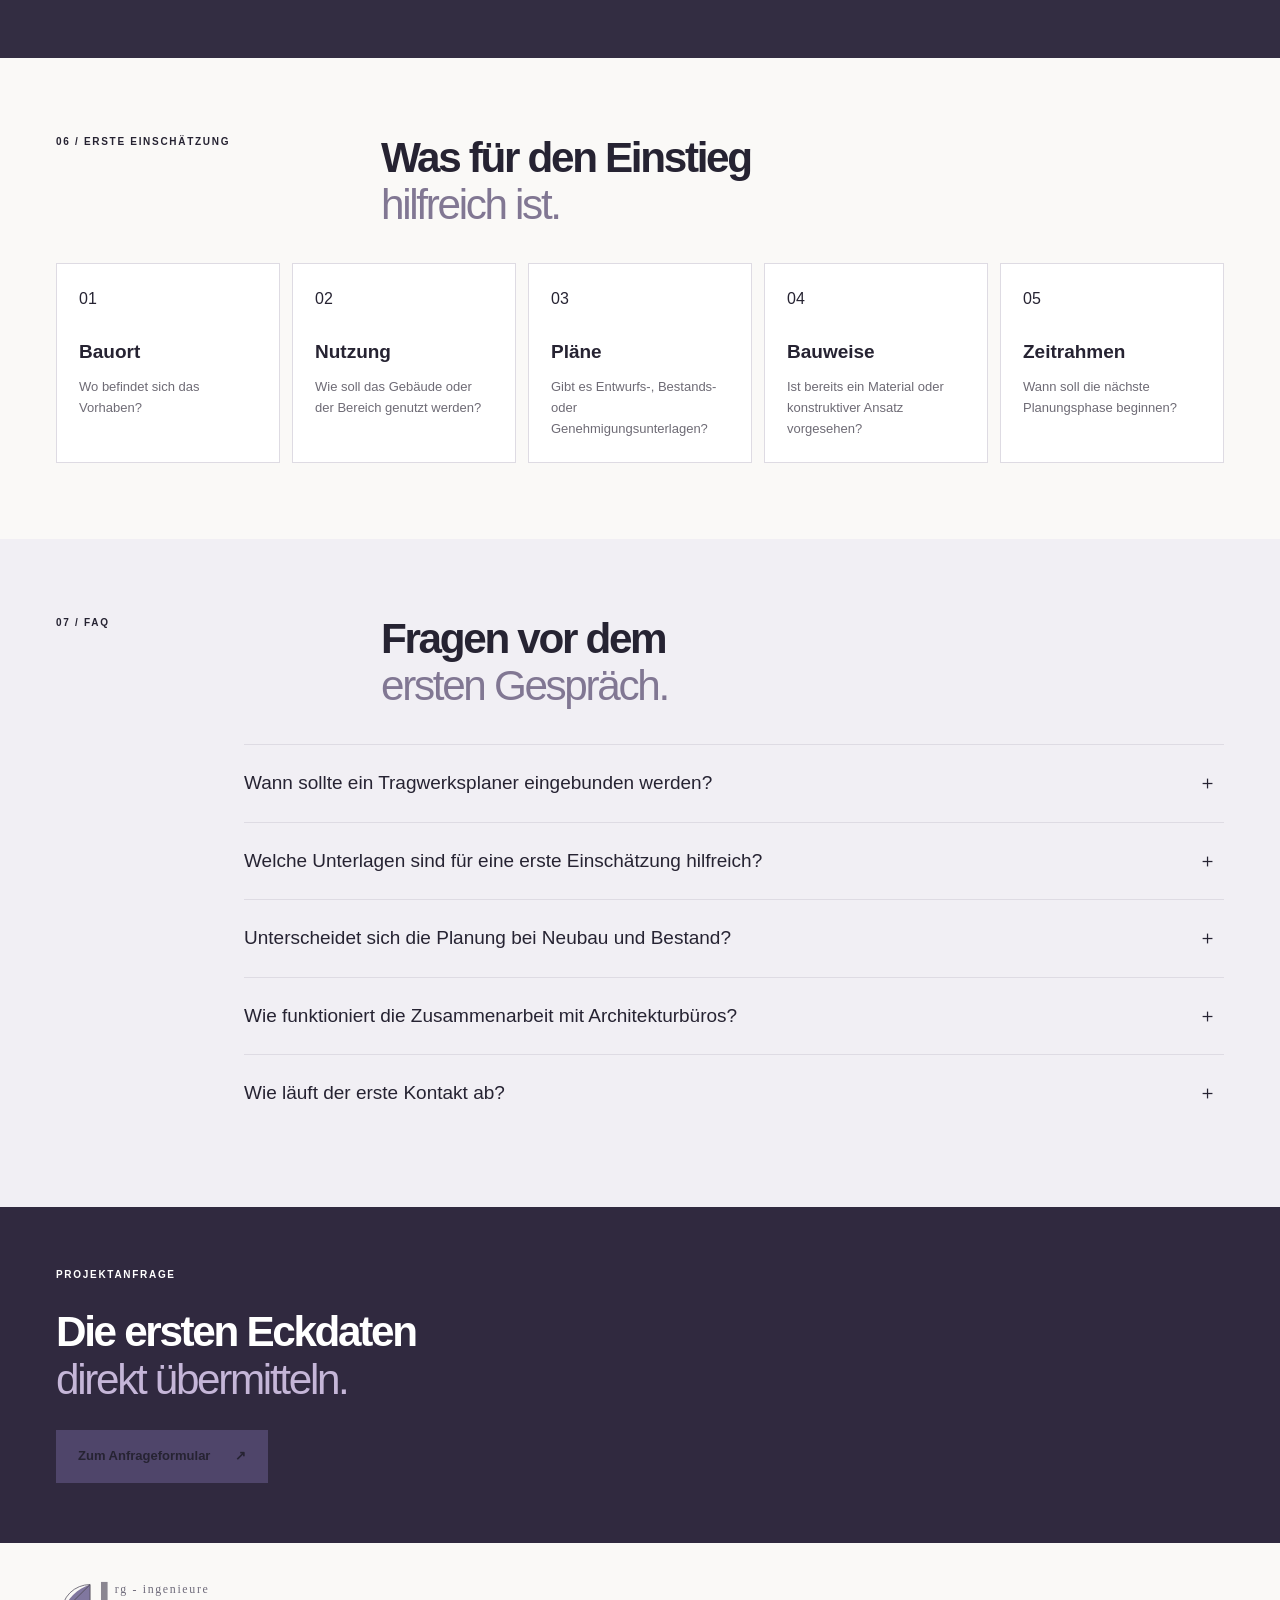
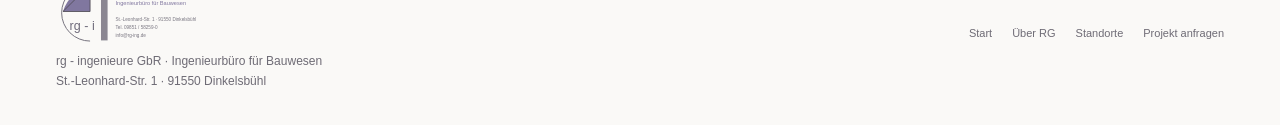
==== commit 1008b1fa: "Redesign RG Ingenieure with architectural photos and Brandschutzkonzepte" ====
--- a/leistungen.html
+++ b/leistungen.html
@@ -1,12 +1,347 @@
-<!doctype html><html lang="de"><head><meta charset="utf-8"><meta name="viewport" content="width=device-width,initial-scale=1"><title>Leistungen & Projektablauf · RG Ingenieure</title><meta name="description" content="Leistungen und Projektablauf von RG Ingenieure: Tragwerksplanung, Statik, konstruktive Planung und Bauen im Bestand."><meta name="robots" content="noindex,nofollow"><link rel="stylesheet" href="style.css"><script src="script.js" defer></script></head><body><a class="skip" href="#inhalt">Zum Inhalt</a>
-<header class="header wrap"><a class="brand brand-logo-link" href="index.html"><img class="brand-logo" src="assets/rg-logo.svg" alt="rg - ingenieure"><span class="brand-subline">Ingenieurbüro für Bauwesen</span></a><button class="menu" aria-expanded="false" aria-controls="navigation">Menü <span>＋</span></button><nav id="navigation"><a href="index.html">Start</a><a href="ueber-rg.html">Über RG</a><a class="active" href="leistungen.html">Leistungen</a><a href="index.html#karriere">Karriere</a><a class="nav-contact" href="index.html#anfrage">Projekt anfragen <span>↗</span></a></nav></header>
-<main id="inhalt"><section class="subhero wrap"><div><p class="eyebrow">LEISTUNGEN & PROJEKTABLAUF</p><h1>Tragwerk ist mehr<br>als ein <em>Nachweis.</em></h1></div><div class="subhero-copy"><p>Es verbindet Entwurf, Material, Nutzung und Ausführung. Die Leistungsfelder geben einen strukturierten Überblick über die Schwerpunkte von RG Ingenieure.</p><span>STAHLBETON · STAHL · HOLZ</span></div></section>
-<section class="service-editorial wrap section"><div class="service-block"><div class="service-number">01</div><div><p class="eyebrow">TRAGWERKSPLANUNG</p><h2>Das Tragwerk als Teil<br><em>des Entwurfs.</em></h2></div><div class="service-body"><p>Entwicklung eines schlüssigen Tragwerkskonzepts im Zusammenspiel von Architektur, Nutzung, Spannweiten, Lastabtragung und Materialwahl.</p><ul><li>Konzeption tragender Strukturen</li><li>Abstimmung mit Architektur und Fachplanung</li><li>Dimensionierung wesentlicher Bauteile</li><li>Stahlbeton-, Stahl- und Holzkonstruktionen</li></ul></div></div>
-<div class="service-block"><div class="service-number">02</div><div><p class="eyebrow">STATISCHE BERECHNUNGEN</p><h2>Nachweise, die<br><em>Entscheidungen tragen.</em></h2></div><div class="service-body"><p>Rechnerische Beurteilung und Nachweisführung für tragende Bauteile und Systeme – strukturiert und für den weiteren Planungsprozess aufbereitet.</p><ul><li>Statische Berechnungen und Nachweise</li><li>Bemessung tragender Bauteile</li><li>Nachvollziehbare Dokumentation</li><li>Abstimmung im Prüfprozess</li></ul></div></div>
-<div class="service-block"><div class="service-number">03</div><div><p class="eyebrow">KONSTRUKTIVE PLANUNG</p><h2>Vom Rechenmodell<br><em>zum baubaren Detail.</em></h2></div><div class="service-body"><p>Die konstruktive Durcharbeitung übersetzt statische Anforderungen in Lösungen, die mit Planung und Ausführung zusammenpassen.</p><ul><li>Konstruktive Detaillierung</li><li>Schnittstellenklärung</li><li>Mitwirkung an Ausführungsunterlagen</li><li>Abstimmung mit Projektbeteiligten</li></ul></div></div>
-<div class="service-block"><div class="service-number">04</div><div><p class="eyebrow">BAUEN IM BESTAND</p><h2>Weiterbauen heißt<br><em>zuerst verstehen.</em></h2></div><div class="service-body"><p>Bei Umbauten und Erweiterungen bildet das vorhandene Tragwerk die Ausgangslage. Eingriffe müssen deshalb besonders sorgfältig eingeordnet werden.</p><ul><li>Einordnung vorhandener Konstruktionen</li><li>Umbau und Erweiterung</li><li>Bewertung geplanter Eingriffe</li><li>Verknüpfung von Bestand und Neubau</li></ul></div></div></section>
-<section class="process-section" id="ablauf"><div class="wrap section"><div class="section-heading"><p class="eyebrow">05 / ABLAUF</p><h2>Ein klarer Weg vom<br><em>Erstkontakt zur Planung.</em></h2></div><div class="process-grid expanded"><article><span>01</span><h3>Erstgespräch</h3><p>Aufgabe, Projektstand und gewünschte Leistung werden eingeordnet.</p></article><article><span>02</span><h3>Grundlagen</h3><p>Vorhandene Pläne, Randbedingungen und offene Fragen werden zusammengeführt.</p></article><article><span>03</span><h3>Konzept</h3><p>Ein konstruktiver Ansatz wird entwickelt und mit dem Entwurf abgestimmt.</p></article><article><span>04</span><h3>Berechnung</h3><p>Bauteile und Tragstruktur werden rechnerisch bearbeitet und dimensioniert.</p></article><article><span>05</span><h3>Abstimmung</h3><p>Schnittstellen mit Architektur, Fachplanung und Prüfung werden geklärt.</p></article><article><span>06</span><h3>Ausarbeitung</h3><p>Ergebnisse werden dokumentiert und für die nächsten Schritte bereitgestellt.</p></article></div></div></section>
-<section class="first-check wrap section"><div class="section-heading"><p class="eyebrow">06 / ERSTE EINSCHÄTZUNG</p><h2>Was für den Einstieg<br><em>hilfreich ist.</em></h2></div><div class="checklist-grid"><div><span>01</span><strong>Bauort</strong><p>Wo befindet sich das Vorhaben?</p></div><div><span>02</span><strong>Nutzung</strong><p>Wie soll das Gebäude oder der Bereich genutzt werden?</p></div><div><span>03</span><strong>Pläne</strong><p>Gibt es Entwurfs-, Bestands- oder Genehmigungsunterlagen?</p></div><div><span>04</span><strong>Bauweise</strong><p>Ist bereits ein Material oder konstruktiver Ansatz vorgesehen?</p></div><div><span>05</span><strong>Zeitrahmen</strong><p>Wann soll die nächste Planungsphase beginnen?</p></div></div></section>
-<section class="faq-section"><div class="wrap section"><div class="section-heading"><p class="eyebrow">07 / FAQ</p><h2>Fragen vor dem<br><em>ersten Gespräch.</em></h2></div><div class="faq-list"><details><summary><span>Wann sollte ein Tragwerksplaner eingebunden werden?</span><span class="plus">＋</span></summary><div class="detail"><p>Je früher die wesentlichen konstruktiven Randbedingungen bekannt sind, desto besser lassen sich Entwurf, Spannweiten, Materialwahl und spätere Änderungen aufeinander abstimmen.</p></div></details><details><summary><span>Welche Unterlagen sind für eine erste Einschätzung hilfreich?</span><span class="plus">＋</span></summary><div class="detail"><p>Hilfreich sind insbesondere Grundrisse, Schnitte, Ansichten, Angaben zum Bauort und zur Nutzung sowie bei Bestandsprojekten vorhandene Pläne oder frühere statische Unterlagen.</p></div></details><details><summary><span>Unterscheidet sich die Planung bei Neubau und Bestand?</span><span class="plus">＋</span></summary><div class="detail"><p>Ja. Im Bestand muss zunächst verstanden werden, was tatsächlich vorhanden ist und wie geplante Eingriffe das bestehende Tragverhalten verändern.</p></div></details><details><summary><span>Wie funktioniert die Zusammenarbeit mit Architekturbüros?</span><span class="plus">＋</span></summary><div class="detail"><p>Idealerweise im direkten Austausch: Entwurfsabsicht und konstruktive Anforderungen werden früh zusammengeführt.</p></div></details><details><summary><span>Wie läuft der erste Kontakt ab?</span><span class="plus">＋</span></summary><div class="detail"><p>Eine kurze Beschreibung des Vorhabens und vorhandene Eckdaten reichen für den Start.</p></div></details></div></div></section>
-<section class="sub-cta"><div class="wrap"><p class="eyebrow">PROJEKTANFRAGE</p><h2>Die ersten Eckdaten<br><em>direkt übermitteln.</em></h2><a class="button light-button" href="index.html#anfrage">Zum Anfrageformular <span>↗</span></a></div></section></main>
-<footer class="wrap"><div class="footer-brand"><img src="assets/rg-logo.svg" alt="rg - ingenieure"><p>rg - ingenieure GbR · Ingenieurbüro für Bauwesen<br>St.-Leonhard-Str. 1 · 91550 Dinkelsbühl</p></div><div class="footer-links"><a href="index.html">Start</a><a href="ueber-rg.html">Über RG</a><a href="ueber-rg.html#standorte">Standorte</a><a href="index.html#anfrage">Projekt anfragen</a></div></footer></body></html>+<!doctype html>
+<html lang="de">
+  <head>
+    <meta charset="utf-8" />
+    <meta name="viewport" content="width=device-width,initial-scale=1" />
+    <title>Leistungen & Projektablauf · RG Ingenieure</title>
+    <meta
+      name="description"
+      content="Leistungen und Projektablauf von RG Ingenieure: Tragwerksplanung, Statik, Brandschutzkonzepte, konstruktive Planung und Bauen im Bestand."
+    />
+    <meta name="robots" content="noindex,nofollow" />
+    <link rel="stylesheet" href="style.css?v=20261009" />
+    <script src="script.js?v=20261009" defer></script>
+  </head>
+  <body>
+    <a class="skip" href="#inhalt">Zum Inhalt</a>
+    <header class="header wrap">
+      <a class="brand brand-logo-link" href="index.html"
+        ><img
+          class="brand-logo"
+          src="assets/rg-logo.svg"
+          alt="rg - ingenieure"
+        /><span class="brand-subline">Ingenieurbüro für Bauwesen</span></a
+      ><button class="menu" aria-expanded="false" aria-controls="navigation">
+        Menü <span>＋</span>
+      </button>
+      <nav id="navigation">
+        <a href="index.html">Start</a><a href="ueber-rg.html">Über RG</a
+        ><a class="active" href="leistungen.html">Leistungen</a
+        ><a href="index.html#karriere">Karriere</a
+        ><a class="nav-contact" href="index.html#anfrage"
+          >Projekt anfragen <span>↗</span></a
+        >
+      </nav>
+    </header>
+    <main id="inhalt">
+      <section class="subhero wrap subhero-services">
+        <div>
+          <p class="eyebrow">LEISTUNGEN & PROJEKTABLAUF</p>
+          <h1>Tragwerk. Statik.<br /><em>Brandschutz.</em></h1>
+        </div>
+        <div class="subhero-copy">
+          <p>
+            Es verbindet Entwurf, Material, Nutzung und Ausführung. Die
+            Leistungsfelder geben einen strukturierten Überblick über die
+            Schwerpunkte von RG Ingenieure.
+          </p>
+          <span>STAHLBETON · STAHL · HOLZ</span>
+        </div>
+      </section>
+      <section class="service-editorial wrap section">
+        <div class="service-block" id="tragwerksplanung">
+          <div class="service-number">01</div>
+          <div>
+            <p class="eyebrow">TRAGWERKSPLANUNG</p>
+            <h2>Das Tragwerk als Teil<br /><em>des Entwurfs.</em></h2>
+          </div>
+          <div class="service-body">
+            <p>
+              Entwicklung eines schlüssigen Tragwerkskonzepts im Zusammenspiel
+              von Architektur, Nutzung, Spannweiten, Lastabtragung und
+              Materialwahl.
+            </p>
+            <ul>
+              <li>Konzeption tragender Strukturen</li>
+              <li>Abstimmung mit Architektur und Fachplanung</li>
+              <li>Dimensionierung wesentlicher Bauteile</li>
+              <li>Stahlbeton-, Stahl- und Holzkonstruktionen</li>
+            </ul>
+          </div>
+        </div>
+        <div class="service-block" id="statik">
+          <div class="service-number">02</div>
+          <div>
+            <p class="eyebrow">STATISCHE BERECHNUNGEN</p>
+            <h2>Nachweise, die<br /><em>Entscheidungen tragen.</em></h2>
+          </div>
+          <div class="service-body">
+            <p>
+              Rechnerische Beurteilung und Nachweisführung für tragende Bauteile
+              und Systeme – strukturiert und für den weiteren Planungsprozess
+              aufbereitet.
+            </p>
+            <ul>
+              <li>Statische Berechnungen und Nachweise</li>
+              <li>Bemessung tragender Bauteile</li>
+              <li>Nachvollziehbare Dokumentation</li>
+              <li>Abstimmung im Prüfprozess</li>
+            </ul>
+          </div>
+        </div>
+        <div class="service-block" id="konstruktive-planung">
+          <div class="service-number">03</div>
+          <div>
+            <p class="eyebrow">KONSTRUKTIVE PLANUNG</p>
+            <h2>Vom Rechenmodell<br /><em>zum baubaren Detail.</em></h2>
+          </div>
+          <div class="service-body">
+            <p>
+              Die konstruktive Durcharbeitung übersetzt statische Anforderungen
+              in Lösungen, die mit Planung und Ausführung zusammenpassen.
+            </p>
+            <ul>
+              <li>Konstruktive Detaillierung</li>
+              <li>Schnittstellenklärung</li>
+              <li>Mitwirkung an Ausführungsunterlagen</li>
+              <li>Abstimmung mit Projektbeteiligten</li>
+            </ul>
+          </div>
+        </div>
+        <div class="service-block" id="bestand">
+          <div class="service-number">04</div>
+          <div>
+            <p class="eyebrow">BAUEN IM BESTAND</p>
+            <h2>Weiterbauen heißt<br /><em>zuerst verstehen.</em></h2>
+          </div>
+          <div class="service-body">
+            <p>
+              Bei Umbauten und Erweiterungen bildet das vorhandene Tragwerk die
+              Ausgangslage. Eingriffe müssen deshalb besonders sorgfältig
+              eingeordnet werden.
+            </p>
+            <ul>
+              <li>Einordnung vorhandener Konstruktionen</li>
+              <li>Umbau und Erweiterung</li>
+              <li>Bewertung geplanter Eingriffe</li>
+              <li>Verknüpfung von Bestand und Neubau</li>
+            </ul>
+          </div>
+        </div>
+        <div class="service-block fire-service" id="brandschutz">
+          <div class="service-number">05</div>
+          <div>
+            <p class="eyebrow">BRANDSCHUTZKONZEPT</p>
+            <h2>Sicherheit von<br /><em>Anfang an mitdenken.</em></h2>
+          </div>
+          <div class="service-body">
+            <p>
+              Ein Brandschutzkonzept führt die Anforderungen an das Gebäude und
+              seine Nutzung zu einer nachvollziehbaren Planung zusammen. Dabei
+              werden bauliche, anlagentechnische und organisatorische Maßnahmen
+              im Zusammenhang betrachtet.
+            </p>
+            <ul>
+              <li>Brandschutzkonzepte für Neubau und Bestand</li>
+              <li>Betrachtung der Gebäudenutzung und Schutzmaßnahmen</li>
+              <li>Einordnung von Flucht- und Rettungswegen</li>
+              <li>Abstimmung mit Architektur und Fachplanung</li>
+            </ul>
+            <a class="text-link" href="index.html#anfrage"
+              >Brandschutzkonzept anfragen <span>↗</span></a
+            >
+          </div>
+        </div>
+      </section>
+      <section class="process-section" id="ablauf">
+        <div class="wrap section">
+          <div class="section-heading">
+            <p class="eyebrow">05 / ABLAUF</p>
+            <h2>Ein klarer Weg vom<br /><em>Erstkontakt zur Planung.</em></h2>
+          </div>
+          <div class="process-grid expanded">
+            <article>
+              <span>01</span>
+              <h3>Erstgespräch</h3>
+              <p>
+                Aufgabe, Projektstand und gewünschte Leistung werden
+                eingeordnet.
+              </p>
+            </article>
+            <article>
+              <span>02</span>
+              <h3>Grundlagen</h3>
+              <p>
+                Vorhandene Pläne, Randbedingungen und offene Fragen werden
+                zusammengeführt.
+              </p>
+            </article>
+            <article>
+              <span>03</span>
+              <h3>Konzept</h3>
+              <p>
+                Ein konstruktiver Ansatz wird entwickelt und mit dem Entwurf
+                abgestimmt.
+              </p>
+            </article>
+            <article>
+              <span>04</span>
+              <h3>Berechnung</h3>
+              <p>
+                Bauteile und Tragstruktur werden rechnerisch bearbeitet und
+                dimensioniert.
+              </p>
+            </article>
+            <article>
+              <span>05</span>
+              <h3>Abstimmung</h3>
+              <p>
+                Schnittstellen mit Architektur, Fachplanung und Prüfung werden
+                geklärt.
+              </p>
+            </article>
+            <article>
+              <span>06</span>
+              <h3>Ausarbeitung</h3>
+              <p>
+                Ergebnisse werden dokumentiert und für die nächsten Schritte
+                bereitgestellt.
+              </p>
+            </article>
+          </div>
+        </div>
+      </section>
+      <section class="first-check wrap section">
+        <div class="section-heading">
+          <p class="eyebrow">06 / ERSTE EINSCHÄTZUNG</p>
+          <h2>Was für den Einstieg<br /><em>hilfreich ist.</em></h2>
+        </div>
+        <div class="checklist-grid">
+          <div>
+            <span>01</span><strong>Bauort</strong>
+            <p>Wo befindet sich das Vorhaben?</p>
+          </div>
+          <div>
+            <span>02</span><strong>Nutzung</strong>
+            <p>Wie soll das Gebäude oder der Bereich genutzt werden?</p>
+          </div>
+          <div>
+            <span>03</span><strong>Pläne</strong>
+            <p>Gibt es Entwurfs-, Bestands- oder Genehmigungsunterlagen?</p>
+          </div>
+          <div>
+            <span>04</span><strong>Bauweise</strong>
+            <p>
+              Ist bereits ein Material oder konstruktiver Ansatz vorgesehen?
+            </p>
+          </div>
+          <div>
+            <span>05</span><strong>Zeitrahmen</strong>
+            <p>Wann soll die nächste Planungsphase beginnen?</p>
+          </div>
+        </div>
+      </section>
+      <section class="faq-section">
+        <div class="wrap section">
+          <div class="section-heading">
+            <p class="eyebrow">07 / FAQ</p>
+            <h2>Fragen vor dem<br /><em>ersten Gespräch.</em></h2>
+          </div>
+          <div class="faq-list">
+            <details>
+              <summary>
+                <span>Wann sollte ein Tragwerksplaner eingebunden werden?</span
+                ><span class="plus">＋</span>
+              </summary>
+              <div class="detail">
+                <p>
+                  Je früher die wesentlichen konstruktiven Randbedingungen
+                  bekannt sind, desto besser lassen sich Entwurf, Spannweiten,
+                  Materialwahl und spätere Änderungen aufeinander abstimmen.
+                </p>
+              </div>
+            </details>
+            <details>
+              <summary>
+                <span
+                  >Welche Unterlagen sind für eine erste Einschätzung
+                  hilfreich?</span
+                ><span class="plus">＋</span>
+              </summary>
+              <div class="detail">
+                <p>
+                  Hilfreich sind insbesondere Grundrisse, Schnitte, Ansichten,
+                  Angaben zum Bauort und zur Nutzung sowie bei Bestandsprojekten
+                  vorhandene Pläne oder frühere statische Unterlagen.
+                </p>
+              </div>
+            </details>
+            <details>
+              <summary>
+                <span
+                  >Unterscheidet sich die Planung bei Neubau und Bestand?</span
+                ><span class="plus">＋</span>
+              </summary>
+              <div class="detail">
+                <p>
+                  Ja. Im Bestand muss zunächst verstanden werden, was
+                  tatsächlich vorhanden ist und wie geplante Eingriffe das
+                  bestehende Tragverhalten verändern.
+                </p>
+              </div>
+            </details>
+            <details>
+              <summary>
+                <span
+                  >Wie funktioniert die Zusammenarbeit mit
+                  Architekturbüros?</span
+                ><span class="plus">＋</span>
+              </summary>
+              <div class="detail">
+                <p>
+                  Idealerweise im direkten Austausch: Entwurfsabsicht und
+                  konstruktive Anforderungen werden früh zusammengeführt.
+                </p>
+              </div>
+            </details>
+            <details>
+              <summary>
+                <span>Wie läuft der erste Kontakt ab?</span
+                ><span class="plus">＋</span>
+              </summary>
+              <div class="detail">
+                <p>
+                  Eine kurze Beschreibung des Vorhabens und vorhandene Eckdaten
+                  reichen für den Start.
+                </p>
+              </div>
+            </details>
+          </div>
+        </div>
+      </section>
+      <section class="sub-cta">
+        <div class="wrap">
+          <p class="eyebrow">PROJEKTANFRAGE</p>
+          <h2>Die ersten Eckdaten<br /><em>direkt übermitteln.</em></h2>
+          <a class="button light-button" href="index.html#anfrage"
+            >Zum Anfrageformular <span>↗</span></a
+          >
+        </div>
+      </section>
+    </main>
+    <footer class="wrap">
+      <div class="footer-brand">
+        <img src="assets/rg-logo.svg" alt="rg - ingenieure" />
+        <p>
+          rg - ingenieure GbR · Ingenieurbüro für Bauwesen<br />St.-Leonhard-Str.
+          1 · 91550 Dinkelsbühl
+        </p>
+      </div>
+      <div class="footer-links">
+        <a href="index.html">Start</a><a href="ueber-rg.html">Über RG</a
+        ><a href="ueber-rg.html#standorte">Standorte</a
+        ><a href="index.html#anfrage">Projekt anfragen</a>
+      </div>
+    </footer>
+  </body>
+</html>
--- a/style.css
+++ b/style.css
@@ -1,3 +1,2152 @@
-:root{--ink:#202d32;--blue:#1c3d50;--line:#ccd3d5;--muted:#59666a;--paper:#fff;--light:#f1f4f4}*{box-sizing:border-box}html{scroll-behavior:smooth}body{margin:0;color:var(--ink);font-family:Arial,Helvetica,sans-serif;line-height:1.6;background:#fff}a{color:inherit;text-decoration:none}button,input,select,textarea{font:inherit}h1,h2,h3,p,figure{margin:0}h1,h2,h3{font-weight:400;line-height:1.08;letter-spacing:-.045em}em{font-family:Georgia,'Times New Roman',serif;font-weight:400}.wrap{width:calc(100% - 112px);max-width:1504px;margin:auto}.skip{position:fixed;top:-100px;left:20px;background:#fff;padding:12px;z-index:99}.skip:focus{top:10px}.header{display:flex;justify-content:space-between;align-items:center;min-height:120px;gap:30px}.brand-logo-link{display:flex;flex-direction:column;align-items:flex-start;min-width:220px}.brand-logo{width:220px;height:74px;object-fit:contain;object-position:left center}.brand-subline{font-size:10px;letter-spacing:.12em;text-transform:uppercase;color:var(--muted)}nav{display:flex;gap:30px;align-items:center;font-size:14px}nav a{padding:9px 0}.nav-contact{margin-left:10px;border-bottom:1px solid}.menu{display:none;background:none;border:0}.eyebrow{font-size:12px;letter-spacing:.13em}.hero{display:grid;grid-template-columns:.95fr 1.05fr;gap:28px;min-height:640px}.hero-text{display:flex;flex-direction:column;align-items:flex-start;padding-top:35px}.hero h1{font-size:clamp(44px,4.3vw,72px);margin-top:27px}.hero h1 em,h2 em,.subhero h1 em{color:var(--blue)}.intro{max-width:380px;color:var(--muted);margin-top:25px}.button-row{display:flex;gap:10px;flex-wrap:wrap}.button{margin-top:27px;background:var(--blue);color:#fff;padding:14px 20px;min-width:210px;display:flex;justify-content:space-between;gap:25px}.button-ghost{background:transparent;color:var(--ink);border:1px solid var(--line)}.hero-foot{display:flex;justify-content:space-between;width:100%;font-size:12px;letter-spacing:.07em;margin-top:auto;padding-bottom:10px}.hero-image{position:relative;overflow:hidden;min-height:640px;background:#d2d7d6}.hero-image img{width:100%;height:100%;object-fit:cover;position:absolute;inset:0}.hero-image:after{content:'';position:absolute;inset:45% 0 0;background:linear-gradient(transparent,rgba(0,0,0,.52))}.hero-image figcaption,.image-label{position:absolute;z-index:2;color:white}.hero-image figcaption{left:24px;bottom:15px;font-size:12px}.image-label{left:32px;bottom:62px;font:italic clamp(30px,3vw,46px)/1.1 Georgia}.material-strip{padding:34px 0;display:flex;justify-content:space-between;align-items:center;border-bottom:1px solid var(--line)}.material-strip>div{display:flex;gap:64px;font-size:19px}.section{padding:100px 0}.section-heading{display:grid;grid-template-columns:1fr 2fr;gap:30px}h2{font-size:clamp(34px,3.5vw,53px)}.competence-grid{display:grid;grid-template-columns:1fr 2fr;gap:55px;margin-top:56px}.section-lead,.detail p,.office-copy>p,.audience-grid p,.location-card p,.service-body>p,.checklist-grid p,.dialogue-copy p{color:var(--muted)}.service-list details,.faq-list details{border-top:1px solid var(--line)}summary{list-style:none;display:grid;grid-template-columns:36px 1fr 26px;gap:15px;padding:23px 0;font-size:23px;cursor:pointer}summary::-webkit-details-marker{display:none}.detail{padding:0 42px 28px 51px}.number,.service-number{font-size:12px;color:var(--muted)}.text-link{border-bottom:1px solid;padding:12px 0;display:flex;gap:25px;width:max-content;margin-top:28px}.section-link-row{display:flex;justify-content:flex-end}.process-section{background:var(--blue);color:#fff}.process-section h2 em{color:#bfd2db}.process-grid,.audience-grid{display:grid;grid-template-columns:repeat(4,1fr);margin-top:55px;border-left:1px solid var(--line);border-top:1px solid var(--line)}.process-grid{border-color:#557281}.process-grid article,.audience-grid article{min-height:250px;padding:24px;border-right:1px solid var(--line);border-bottom:1px solid var(--line)}.process-grid article{border-color:#557281}.process-grid h3,.audience-grid h3,.values-grid h3{font-size:23px;margin:55px 0 18px}.process-grid p{color:#c8d6dc}.office{background:var(--light);padding:83px 0}.office-grid,.career{display:grid;grid-template-columns:1fr 1fr;gap:90px}.office-title h2{margin-top:45px}.large-rg{display:block;color:#bdcbd0;font-size:120px;font-weight:bold}.large-copy{font-size:30px;margin:25px 0}.location-grid{display:grid;grid-template-columns:repeat(3,1fr);margin-top:55px;border-left:1px solid var(--line);border-top:1px solid var(--line)}.location-card{min-height:360px;padding:28px;border-right:1px solid var(--line);border-bottom:1px solid var(--line);display:flex;flex-direction:column}.location-card-main{background:var(--light)}.location-card h3{font:400 38px Georgia;margin:60px 0 5px}.location-person{color:var(--blue)!important}.location-links{margin-top:auto}.location-links a,.location-fax{display:block;padding:10px 0;border-top:1px solid var(--line);font-size:13px}.feature-teasers{display:grid;grid-template-columns:1fr 1fr;gap:18px}.feature-card{min-height:340px;padding:36px;background:var(--light);display:flex;flex-direction:column;justify-content:flex-end;position:relative}.feature-card.dark{background:var(--ink);color:#fff}.feature-card strong{font:400 34px/1.1 Georgia;margin-top:16px}.feature-card p{color:var(--muted);margin-top:16px}.feature-card.dark p{color:#bcc8cd}.feature-arrow{position:absolute;right:32px;top:30px;font-size:28px}.career h2{margin-top:35px}.career h3{font-size:30px;margin-top:28px}.job-meta{display:flex;gap:30px;color:var(--muted);margin-top:20px}.request-section{background:var(--blue);color:#fff;padding:88px 0}.request-grid{display:grid;grid-template-columns:.8fr 1.2fr;gap:80px}.request-intro h2{font-size:clamp(60px,7vw,110px);margin:28px 0}.request-intro h2 em{color:#bfd2db}.request-intro>p{color:#c6d5dc}.direct-contact{border-top:1px solid #607b89;margin-top:60px;padding-top:22px;display:grid;gap:9px}.project-form{background:#fff;color:var(--ink);padding:34px}.form-grid{display:grid;grid-template-columns:1fr 1fr;gap:26px 22px}.project-form label{display:flex;flex-direction:column;gap:8px}.project-form input,.project-form select,.project-form textarea{border:0;border-bottom:1px solid #adb9bd;padding:11px 0;background:transparent}.wide{grid-column:1/-1}.documents-note{display:grid;grid-template-columns:110px 1fr;gap:20px;margin:32px 0;padding:20px;background:var(--light)}.check{display:grid!important;grid-template-columns:20px 1fr}.submit-button{width:100%;margin-top:24px;background:var(--ink);color:#fff;border:0;padding:17px}.form-success{margin-top:20px;background:var(--light);padding:18px}.footer-brand img{width:150px}.footer-links{display:flex;gap:20px}footer{padding:34px 0;display:flex;justify-content:space-between;gap:30px;font-size:12px;color:var(--muted)}.subhero{padding:72px 0 95px;border-bottom:1px solid var(--line);display:grid;grid-template-columns:1.25fr .75fr;gap:90px;align-items:end}.subhero h1{font-size:clamp(54px,6vw,94px);margin-top:30px}.subhero-copy p{font-size:19px;color:var(--muted)}.portrait-stage{display:grid;grid-template-columns:1fr 1fr;gap:70px;padding:100px 0}.identity-panel{min-height:580px;background:var(--light);border:1px solid var(--line);padding:45px;display:flex;flex-direction:column;gap:24px}.identity-panel img{width:100%;max-width:420px}.identity-panel>div{border-top:1px solid var(--line);padding-top:15px;display:grid;grid-template-columns:110px 1fr}.identity-panel strong{font:400 24px Georgia}.portrait-copy{align-self:center}.portrait-copy h2{margin:30px 0}.values-section,.faq-section{background:var(--light)}.values-grid{display:grid;grid-template-columns:1fr 1fr;margin-top:55px;border-left:1px solid var(--line);border-top:1px solid var(--line)}.values-grid article{padding:30px;min-height:260px;border-right:1px solid var(--line);border-bottom:1px solid var(--line)}.dialogue-grid{display:grid;grid-template-columns:1fr 1fr;gap:90px;margin-top:60px;align-items:center}.network{position:relative;min-height:500px;border:1px solid var(--line)}.network-center,.node{position:absolute;border-radius:50%;display:flex;align-items:center;justify-content:center;text-align:center}.network-center{width:116px;height:116px;background:var(--blue);color:#fff;left:50%;top:50%;transform:translate(-50%,-50%)}.node{width:96px;height:96px;border:1px solid var(--line);background:#fff}.n1{left:7%;top:12%}.n2{right:7%;top:12%}.n3{left:7%;bottom:12%}.n4{right:7%;bottom:12%}.quote-section{background:var(--blue);color:#fff;padding:110px 0}.quote-section blockquote{font-size:clamp(58px,8vw,126px);line-height:1;margin:35px 0}.sub-cta{background:var(--ink);color:#fff;padding:85px 0}.sub-cta h2{margin:25px 0}.light-button{background:#fff;color:var(--ink);width:max-content}.service-block{display:grid;grid-template-columns:80px .9fr 1.1fr;gap:45px;padding:62px 0;border-bottom:1px solid var(--line)}.service-body ul{list-style:none;padding:0;border-top:1px solid var(--line)}.service-body li{padding:12px 0;border-bottom:1px solid var(--line)}.process-grid.expanded{grid-template-columns:repeat(3,1fr)}.checklist-grid{display:grid;grid-template-columns:repeat(5,1fr);margin-top:55px;border-left:1px solid var(--line);border-top:1px solid var(--line)}.checklist-grid>div{padding:24px;min-height:200px;border-right:1px solid var(--line);border-bottom:1px solid var(--line)}.checklist-grid strong{display:block;font-size:21px;margin:55px 0 10px}.faq-list{max-width:980px;margin:55px 0 0 auto}.reveal{opacity:0;transform:translateY(18px);transition:.55s}.reveal.is-visible{opacity:1;transform:none}
-@media(max-width:1050px){.wrap{width:calc(100% - 64px)}nav{gap:18px}.process-grid,.audience-grid{grid-template-columns:1fr 1fr}.location-grid{grid-template-columns:1fr 1fr}.request-grid{gap:45px}}
-@media(max-width:760px){.wrap{width:calc(100% - 40px)}.header{min-height:94px;position:relative}.brand-logo-link{min-width:150px}.brand-logo{width:150px;height:60px}.menu{display:flex;gap:10px}.header nav{display:none;position:absolute;top:94px;left:-20px;right:-20px;z-index:20;background:#fff;padding:20px;flex-direction:column;align-items:stretch}.header nav.is-open{display:flex}.hero{display:flex;flex-direction:column}.hero h1{font-size:clamp(45px,10vw,68px)}.hero-image{min-height:460px}.material-strip>div{gap:12px;font-size:14px}.section{padding:64px 0}.section-heading,.competence-grid,.office-grid,.career,.request-grid,.subhero,.portrait-stage,.dialogue-grid{grid-template-columns:1fr}.process-grid,.audience-grid,.location-grid,.values-grid,.feature-teasers,.checklist-grid{grid-template-columns:1fr}.form-grid{grid-template-columns:1fr}.wide{grid-column:auto}.service-block{grid-template-columns:40px 1fr;gap:18px}.service-body{grid-column:2}.process-grid.expanded{grid-template-columns:1fr}.subhero{gap:35px}.subhero h1{font-size:50px}.network{min-height:430px}.project-form{padding:24px 20px}.request-intro h2{font-size:70px}footer{flex-direction:column}.footer-links{flex-wrap:wrap}}+:root {
+  --ink: #202d32;
+  --blue: #1c3d50;
+  --line: #ccd3d5;
+  --muted: #59666a;
+  --paper: #fff;
+  --light: #f1f4f4;
+}
+* {
+  box-sizing: border-box;
+}
+html {
+  scroll-behavior: smooth;
+}
+body {
+  margin: 0;
+  color: var(--ink);
+  font-family: Arial, Helvetica, sans-serif;
+  line-height: 1.6;
+  background: #fff;
+}
+a {
+  color: inherit;
+  text-decoration: none;
+}
+button,
+input,
+select,
+textarea {
+  font: inherit;
+}
+h1,
+h2,
+h3,
+p,
+figure {
+  margin: 0;
+}
+h1,
+h2,
+h3 {
+  font-weight: 400;
+  line-height: 1.08;
+  letter-spacing: -0.045em;
+}
+em {
+  font-family: Georgia, "Times New Roman", serif;
+  font-weight: 400;
+}
+.wrap {
+  width: calc(100% - 112px);
+  max-width: 1504px;
+  margin: auto;
+}
+.skip {
+  position: fixed;
+  top: -100px;
+  left: 20px;
+  background: #fff;
+  padding: 12px;
+  z-index: 99;
+}
+.skip:focus {
+  top: 10px;
+}
+.header {
+  display: flex;
+  justify-content: space-between;
+  align-items: center;
+  min-height: 120px;
+  gap: 30px;
+}
+.brand-logo-link {
+  display: flex;
+  flex-direction: column;
+  align-items: flex-start;
+  min-width: 220px;
+}
+.brand-logo {
+  width: 220px;
+  height: 74px;
+  object-fit: contain;
+  object-position: left center;
+}
+.brand-subline {
+  font-size: 10px;
+  letter-spacing: 0.12em;
+  text-transform: uppercase;
+  color: var(--muted);
+}
+nav {
+  display: flex;
+  gap: 30px;
+  align-items: center;
+  font-size: 14px;
+}
+nav a {
+  padding: 9px 0;
+}
+.nav-contact {
+  margin-left: 10px;
+  border-bottom: 1px solid;
+}
+.menu {
+  display: none;
+  background: none;
+  border: 0;
+}
+.eyebrow {
+  font-size: 12px;
+  letter-spacing: 0.13em;
+}
+.hero {
+  display: grid;
+  grid-template-columns: 0.95fr 1.05fr;
+  gap: 28px;
+  min-height: 640px;
+}
+.hero-text {
+  display: flex;
+  flex-direction: column;
+  align-items: flex-start;
+  padding-top: 35px;
+}
+.hero h1 {
+  font-size: clamp(44px, 4.3vw, 72px);
+  margin-top: 27px;
+}
+.hero h1 em,
+h2 em,
+.subhero h1 em {
+  color: var(--blue);
+}
+.intro {
+  max-width: 380px;
+  color: var(--muted);
+  margin-top: 25px;
+}
+.button-row {
+  display: flex;
+  gap: 10px;
+  flex-wrap: wrap;
+}
+.button {
+  margin-top: 27px;
+  background: var(--blue);
+  color: #fff;
+  padding: 14px 20px;
+  min-width: 210px;
+  display: flex;
+  justify-content: space-between;
+  gap: 25px;
+}
+.button-ghost {
+  background: transparent;
+  color: var(--ink);
+  border: 1px solid var(--line);
+}
+.hero-foot {
+  display: flex;
+  justify-content: space-between;
+  width: 100%;
+  font-size: 12px;
+  letter-spacing: 0.07em;
+  margin-top: auto;
+  padding-bottom: 10px;
+}
+.hero-image {
+  position: relative;
+  overflow: hidden;
+  min-height: 640px;
+  background: #d2d7d6;
+}
+.hero-image img {
+  width: 100%;
+  height: 100%;
+  object-fit: cover;
+  position: absolute;
+  inset: 0;
+}
+.hero-image:after {
+  content: "";
+  position: absolute;
+  inset: 45% 0 0;
+  background: linear-gradient(transparent, rgba(0, 0, 0, 0.52));
+}
+.hero-image figcaption,
+.image-label {
+  position: absolute;
+  z-index: 2;
+  color: white;
+}
+.hero-image figcaption {
+  left: 24px;
+  bottom: 15px;
+  font-size: 12px;
+}
+.image-label {
+  left: 32px;
+  bottom: 62px;
+  font: italic clamp(30px, 3vw, 46px)/1.1 Georgia;
+}
+.material-strip {
+  padding: 34px 0;
+  display: flex;
+  justify-content: space-between;
+  align-items: center;
+  border-bottom: 1px solid var(--line);
+}
+.material-strip > div {
+  display: flex;
+  gap: 64px;
+  font-size: 19px;
+}
+.section {
+  padding: 100px 0;
+}
+.section-heading {
+  display: grid;
+  grid-template-columns: 1fr 2fr;
+  gap: 30px;
+}
+h2 {
+  font-size: clamp(34px, 3.5vw, 53px);
+}
+.competence-grid {
+  display: grid;
+  grid-template-columns: 1fr 2fr;
+  gap: 55px;
+  margin-top: 56px;
+}
+.section-lead,
+.detail p,
+.office-copy > p,
+.audience-grid p,
+.location-card p,
+.service-body > p,
+.checklist-grid p,
+.dialogue-copy p {
+  color: var(--muted);
+}
+.service-list details,
+.faq-list details {
+  border-top: 1px solid var(--line);
+}
+summary {
+  list-style: none;
+  display: grid;
+  grid-template-columns: 36px 1fr 26px;
+  gap: 15px;
+  padding: 23px 0;
+  font-size: 23px;
+  cursor: pointer;
+}
+summary::-webkit-details-marker {
+  display: none;
+}
+.detail {
+  padding: 0 42px 28px 51px;
+}
+.number,
+.service-number {
+  font-size: 12px;
+  color: var(--muted);
+}
+.text-link {
+  border-bottom: 1px solid;
+  padding: 12px 0;
+  display: flex;
+  gap: 25px;
+  width: max-content;
+  margin-top: 28px;
+}
+.section-link-row {
+  display: flex;
+  justify-content: flex-end;
+}
+.process-section {
+  background: var(--blue);
+  color: #fff;
+}
+.process-section h2 em {
+  color: #bfd2db;
+}
+.process-grid,
+.audience-grid {
+  display: grid;
+  grid-template-columns: repeat(4, 1fr);
+  margin-top: 55px;
+  border-left: 1px solid var(--line);
+  border-top: 1px solid var(--line);
+}
+.process-grid {
+  border-color: #557281;
+}
+.process-grid article,
+.audience-grid article {
+  min-height: 250px;
+  padding: 24px;
+  border-right: 1px solid var(--line);
+  border-bottom: 1px solid var(--line);
+}
+.process-grid article {
+  border-color: #557281;
+}
+.process-grid h3,
+.audience-grid h3,
+.values-grid h3 {
+  font-size: 23px;
+  margin: 55px 0 18px;
+}
+.process-grid p {
+  color: #c8d6dc;
+}
+.office {
+  background: var(--light);
+  padding: 83px 0;
+}
+.office-grid,
+.career {
+  display: grid;
+  grid-template-columns: 1fr 1fr;
+  gap: 90px;
+}
+.office-title h2 {
+  margin-top: 45px;
+}
+.large-rg {
+  display: block;
+  color: #bdcbd0;
+  font-size: 120px;
+  font-weight: bold;
+}
+.large-copy {
+  font-size: 30px;
+  margin: 25px 0;
+}
+.location-grid {
+  display: grid;
+  grid-template-columns: repeat(3, 1fr);
+  margin-top: 55px;
+  border-left: 1px solid var(--line);
+  border-top: 1px solid var(--line);
+}
+.location-card {
+  min-height: 360px;
+  padding: 28px;
+  border-right: 1px solid var(--line);
+  border-bottom: 1px solid var(--line);
+  display: flex;
+  flex-direction: column;
+}
+.location-card-main {
+  background: var(--light);
+}
+.location-card h3 {
+  font: 400 38px Georgia;
+  margin: 60px 0 5px;
+}
+.location-person {
+  color: var(--blue) !important;
+}
+.location-links {
+  margin-top: auto;
+}
+.location-links a,
+.location-fax {
+  display: block;
+  padding: 10px 0;
+  border-top: 1px solid var(--line);
+  font-size: 13px;
+}
+.feature-teasers {
+  display: grid;
+  grid-template-columns: 1fr 1fr;
+  gap: 18px;
+}
+.feature-card {
+  min-height: 340px;
+  padding: 36px;
+  background: var(--light);
+  display: flex;
+  flex-direction: column;
+  justify-content: flex-end;
+  position: relative;
+}
+.feature-card.dark {
+  background: var(--ink);
+  color: #fff;
+}
+.feature-card strong {
+  font: 400 34px/1.1 Georgia;
+  margin-top: 16px;
+}
+.feature-card p {
+  color: var(--muted);
+  margin-top: 16px;
+}
+.feature-card.dark p {
+  color: #bcc8cd;
+}
+.feature-arrow {
+  position: absolute;
+  right: 32px;
+  top: 30px;
+  font-size: 28px;
+}
+.career h2 {
+  margin-top: 35px;
+}
+.career h3 {
+  font-size: 30px;
+  margin-top: 28px;
+}
+.job-meta {
+  display: flex;
+  gap: 30px;
+  color: var(--muted);
+  margin-top: 20px;
+}
+.request-section {
+  background: var(--blue);
+  color: #fff;
+  padding: 88px 0;
+}
+.request-grid {
+  display: grid;
+  grid-template-columns: 0.8fr 1.2fr;
+  gap: 80px;
+}
+.request-intro h2 {
+  font-size: clamp(60px, 7vw, 110px);
+  margin: 28px 0;
+}
+.request-intro h2 em {
+  color: #bfd2db;
+}
+.request-intro > p {
+  color: #c6d5dc;
+}
+.direct-contact {
+  border-top: 1px solid #607b89;
+  margin-top: 60px;
+  padding-top: 22px;
+  display: grid;
+  gap: 9px;
+}
+.project-form {
+  background: #fff;
+  color: var(--ink);
+  padding: 34px;
+}
+.form-grid {
+  display: grid;
+  grid-template-columns: 1fr 1fr;
+  gap: 26px 22px;
+}
+.project-form label {
+  display: flex;
+  flex-direction: column;
+  gap: 8px;
+}
+.project-form input,
+.project-form select,
+.project-form textarea {
+  border: 0;
+  border-bottom: 1px solid #adb9bd;
+  padding: 11px 0;
+  background: transparent;
+}
+.wide {
+  grid-column: 1/-1;
+}
+.documents-note {
+  display: grid;
+  grid-template-columns: 110px 1fr;
+  gap: 20px;
+  margin: 32px 0;
+  padding: 20px;
+  background: var(--light);
+}
+.check {
+  display: grid !important;
+  grid-template-columns: 20px 1fr;
+}
+.submit-button {
+  width: 100%;
+  margin-top: 24px;
+  background: var(--ink);
+  color: #fff;
+  border: 0;
+  padding: 17px;
+}
+.form-success {
+  margin-top: 20px;
+  background: var(--light);
+  padding: 18px;
+}
+.footer-brand img {
+  width: 150px;
+}
+.footer-links {
+  display: flex;
+  gap: 20px;
+}
+footer {
+  padding: 34px 0;
+  display: flex;
+  justify-content: space-between;
+  gap: 30px;
+  font-size: 12px;
+  color: var(--muted);
+}
+.subhero {
+  padding: 72px 0 95px;
+  border-bottom: 1px solid var(--line);
+  display: grid;
+  grid-template-columns: 1.25fr 0.75fr;
+  gap: 90px;
+  align-items: end;
+}
+.subhero h1 {
+  font-size: clamp(54px, 6vw, 94px);
+  margin-top: 30px;
+}
+.subhero-copy p {
+  font-size: 19px;
+  color: var(--muted);
+}
+.portrait-stage {
+  display: grid;
+  grid-template-columns: 1fr 1fr;
+  gap: 70px;
+  padding: 100px 0;
+}
+.identity-panel {
+  min-height: 580px;
+  background: var(--light);
+  border: 1px solid var(--line);
+  padding: 45px;
+  display: flex;
+  flex-direction: column;
+  gap: 24px;
+}
+.identity-panel img {
+  width: 100%;
+  max-width: 420px;
+}
+.identity-panel > div {
+  border-top: 1px solid var(--line);
+  padding-top: 15px;
+  display: grid;
+  grid-template-columns: 110px 1fr;
+}
+.identity-panel strong {
+  font: 400 24px Georgia;
+}
+.portrait-copy {
+  align-self: center;
+}
+.portrait-copy h2 {
+  margin: 30px 0;
+}
+.values-section,
+.faq-section {
+  background: var(--light);
+}
+.values-grid {
+  display: grid;
+  grid-template-columns: 1fr 1fr;
+  margin-top: 55px;
+  border-left: 1px solid var(--line);
+  border-top: 1px solid var(--line);
+}
+.values-grid article {
+  padding: 30px;
+  min-height: 260px;
+  border-right: 1px solid var(--line);
+  border-bottom: 1px solid var(--line);
+}
+.dialogue-grid {
+  display: grid;
+  grid-template-columns: 1fr 1fr;
+  gap: 90px;
+  margin-top: 60px;
+  align-items: center;
+}
+.network {
+  position: relative;
+  min-height: 500px;
+  border: 1px solid var(--line);
+}
+.network-center,
+.node {
+  position: absolute;
+  border-radius: 50%;
+  display: flex;
+  align-items: center;
+  justify-content: center;
+  text-align: center;
+}
+.network-center {
+  width: 116px;
+  height: 116px;
+  background: var(--blue);
+  color: #fff;
+  left: 50%;
+  top: 50%;
+  transform: translate(-50%, -50%);
+}
+.node {
+  width: 96px;
+  height: 96px;
+  border: 1px solid var(--line);
+  background: #fff;
+}
+.n1 {
+  left: 7%;
+  top: 12%;
+}
+.n2 {
+  right: 7%;
+  top: 12%;
+}
+.n3 {
+  left: 7%;
+  bottom: 12%;
+}
+.n4 {
+  right: 7%;
+  bottom: 12%;
+}
+.quote-section {
+  background: var(--blue);
+  color: #fff;
+  padding: 110px 0;
+}
+.quote-section blockquote {
+  font-size: clamp(58px, 8vw, 126px);
+  line-height: 1;
+  margin: 35px 0;
+}
+.sub-cta {
+  background: var(--ink);
+  color: #fff;
+  padding: 85px 0;
+}
+.sub-cta h2 {
+  margin: 25px 0;
+}
+.light-button {
+  background: #fff;
+  color: var(--ink);
+  width: max-content;
+}
+.service-block {
+  display: grid;
+  grid-template-columns: 80px 0.9fr 1.1fr;
+  gap: 45px;
+  padding: 62px 0;
+  border-bottom: 1px solid var(--line);
+}
+.service-body ul {
+  list-style: none;
+  padding: 0;
+  border-top: 1px solid var(--line);
+}
+.service-body li {
+  padding: 12px 0;
+  border-bottom: 1px solid var(--line);
+}
+.process-grid.expanded {
+  grid-template-columns: repeat(3, 1fr);
+}
+.checklist-grid {
+  display: grid;
+  grid-template-columns: repeat(5, 1fr);
+  margin-top: 55px;
+  border-left: 1px solid var(--line);
+  border-top: 1px solid var(--line);
+}
+.checklist-grid > div {
+  padding: 24px;
+  min-height: 200px;
+  border-right: 1px solid var(--line);
+  border-bottom: 1px solid var(--line);
+}
+.checklist-grid strong {
+  display: block;
+  font-size: 21px;
+  margin: 55px 0 10px;
+}
+.faq-list {
+  max-width: 980px;
+  margin: 55px 0 0 auto;
+}
+.faq-list summary {
+  grid-template-columns: minmax(0, 1fr) 26px;
+}
+.reveal {
+  opacity: 0;
+  transform: translateY(18px);
+  transition: 0.55s;
+}
+.reveal.is-visible {
+  opacity: 1;
+  transform: none;
+}
+@media (max-width: 1050px) {
+  .wrap {
+    width: calc(100% - 64px);
+  }
+  nav {
+    gap: 18px;
+  }
+  .process-grid,
+  .audience-grid {
+    grid-template-columns: 1fr 1fr;
+  }
+  .location-grid {
+    grid-template-columns: 1fr 1fr;
+  }
+  .request-grid {
+    gap: 45px;
+  }
+}
+@media (max-width: 760px) {
+  .wrap {
+    width: calc(100% - 40px);
+  }
+  .header {
+    min-height: 94px;
+    position: relative;
+  }
+  .brand-logo-link {
+    min-width: 150px;
+  }
+  .brand-logo {
+    width: 150px;
+    height: 60px;
+  }
+  .menu {
+    display: flex;
+    gap: 10px;
+  }
+  .header nav {
+    display: none;
+    position: absolute;
+    top: 94px;
+    left: -20px;
+    right: -20px;
+    z-index: 20;
+    background: #fff;
+    padding: 20px;
+    flex-direction: column;
+    align-items: stretch;
+  }
+  .header nav.is-open {
+    display: flex;
+  }
+  .hero {
+    display: flex;
+    flex-direction: column;
+  }
+  .hero h1 {
+    font-size: clamp(45px, 10vw, 68px);
+  }
+  .hero-image {
+    min-height: 460px;
+  }
+  .material-strip > div {
+    gap: 12px;
+    font-size: 14px;
+  }
+  .section {
+    padding: 64px 0;
+  }
+  .section-heading,
+  .competence-grid,
+  .office-grid,
+  .career,
+  .request-grid,
+  .subhero,
+  .portrait-stage,
+  .dialogue-grid {
+    grid-template-columns: 1fr;
+  }
+  .process-grid,
+  .audience-grid,
+  .location-grid,
+  .values-grid,
+  .feature-teasers,
+  .checklist-grid {
+    grid-template-columns: 1fr;
+  }
+  .form-grid {
+    grid-template-columns: 1fr;
+  }
+  .wide {
+    grid-column: auto;
+  }
+  .service-block {
+    grid-template-columns: 40px 1fr;
+    gap: 18px;
+  }
+  .service-body {
+    grid-column: 2;
+  }
+  .process-grid.expanded {
+    grid-template-columns: 1fr;
+  }
+  .subhero {
+    gap: 35px;
+  }
+  .subhero h1 {
+    font-size: 50px;
+  }
+  .network {
+    min-height: 430px;
+  }
+  .project-form {
+    padding: 24px 20px;
+  }
+  .request-intro h2 {
+    font-size: 70px;
+  }
+  footer {
+    flex-direction: column;
+  }
+  .footer-links {
+    flex-wrap: wrap;
+  }
+}
+/* Architectural visual identity — RG Ingenieure, October 2026. */
+:root {
+  --ink: #262332;
+  --blue: #4f456a;
+  --muted: #6e6b75;
+  --line: #dedbe3;
+  --light: #f1eff4;
+  --accent: #d0b493;
+}
+body {
+  background: #faf9f7;
+}
+h1,
+h2,
+h3 {
+  font-weight: 600;
+  letter-spacing: -0.055em;
+}
+em {
+  font-family: inherit;
+  font-style: normal;
+  font-weight: 400;
+}
+.wrap {
+  max-width: 1380px;
+  width: calc(100% - 112px);
+}
+.header {
+  min-height: 104px;
+  position: relative;
+  z-index: 30;
+  background: #faf9f7;
+}
+.brand-logo {
+  width: 242px;
+  height: 82px;
+}
+.brand-subline {
+  display: none;
+}
+nav {
+  gap: 27px;
+  font-size: 13px;
+  font-weight: 600;
+}
+nav a.active {
+  color: var(--blue);
+  border-bottom: 2px solid var(--blue);
+}
+.nav-contact {
+  border: 0;
+  background: var(--blue);
+  color: #fff;
+  padding: 13px 19px;
+  display: flex;
+  gap: 25px;
+}
+.eyebrow {
+  font-size: 10px;
+  font-weight: 700;
+  letter-spacing: 0.17em;
+}
+.hero {
+  display: block;
+  position: relative;
+  min-height: 740px;
+  color: #fff;
+  overflow: hidden;
+  background: #272635;
+}
+.hero-background {
+  position: absolute;
+  inset: 0;
+  width: 100%;
+  height: 100%;
+  object-fit: cover;
+  object-position: center 60%;
+}
+.hero-overlay {
+  position: absolute;
+  inset: 0;
+  background:
+    linear-gradient(
+      90deg,
+      rgba(25, 23, 38, 0.9),
+      rgba(25, 23, 38, 0.62) 43%,
+      rgba(25, 23, 38, 0.08)
+    ),
+    linear-gradient(0deg, rgba(25, 23, 38, 0.7), transparent 45%);
+}
+.hero-content {
+  position: relative;
+  z-index: 2;
+  padding-top: 72px;
+}
+.hero .eyebrow {
+  display: flex;
+  align-items: center;
+  gap: 12px;
+  color: #dfd9e7;
+}
+.status-dot {
+  width: 7px;
+  height: 7px;
+  background: var(--accent);
+  border-radius: 50%;
+  box-shadow: 0 0 0 5px #d0b49322;
+}
+.hero h1 {
+  font-size: clamp(58px, 5.7vw, 88px);
+  line-height: 1.03;
+  margin: 30px 0 0;
+  max-width: 900px;
+}
+.hero h1 em {
+  color: #d9c3a7;
+}
+.hero .intro {
+  max-width: 470px;
+  color: #e1dce5;
+  font-size: 16px;
+  line-height: 1.75;
+  margin-top: 25px;
+}
+.button {
+  background: var(--blue);
+  font-size: 13px;
+  font-weight: 600;
+  padding: 16px 22px;
+  min-width: 205px;
+  align-items: center;
+  transition:
+    background 0.2s,
+    transform 0.2s;
+}
+.button:hover {
+  background: #655b7f;
+  transform: translateY(-2px);
+}
+.hero .button {
+  background: var(--accent);
+  color: #24212c;
+}
+.hero .button:hover {
+  background: #e3c9aa;
+}
+.hero .button-ghost {
+  background: transparent;
+  color: #fff;
+  border-color: #ffffff66;
+}
+.hero-bottom {
+  display: flex;
+  justify-content: space-between;
+  align-items: end;
+  margin-top: 68px;
+  padding: 24px 0 30px;
+  border-top: 1px solid #ffffff33;
+  gap: 24px;
+  font-size: 10px;
+  letter-spacing: 0.13em;
+}
+.hero-note {
+  letter-spacing: 0;
+  font-size: 13px;
+  color: #d3ced9;
+}
+.hero-scroll {
+  display: flex;
+  align-items: center;
+  gap: 22px;
+}
+.hero-scroll span {
+  font-size: 24px;
+}
+.hero-index {
+  position: absolute;
+  right: 40px;
+  top: 30px;
+  writing-mode: vertical-rl;
+  font-size: 10px;
+  letter-spacing: 0.2em;
+  color: #ffffff99;
+}
+.material-strip {
+  padding: 24px 0;
+  font-size: 13px;
+  gap: 20px;
+}
+.material-strip > div {
+  gap: 50px;
+  font-size: 18px;
+  letter-spacing: -0.02em;
+  font-weight: 600;
+}
+.material-strip > a {
+  font-size: 30px;
+  color: var(--blue);
+}
+.section {
+  padding: 76px 0;
+}
+.section-heading {
+  grid-template-columns: 0.7fr 2fr;
+  align-items: start;
+}
+h2 {
+  font-size: clamp(34px, 3.3vw, 50px);
+  line-height: 1.12;
+}
+h2 em {
+  color: #817793;
+}
+.heading-copy {
+  max-width: 570px;
+  margin-top: 18px;
+  color: var(--muted);
+  font-size: 15px;
+}
+.visual-services {
+  display: grid;
+  grid-template-columns: 1.25fr 1fr 1fr;
+  gap: 16px;
+  margin-top: 38px;
+}
+.visual-service {
+  position: relative;
+  display: block;
+  height: 390px;
+  overflow: hidden;
+  background: var(--ink);
+  color: #fff;
+}
+.visual-service img {
+  position: absolute;
+  inset: 0;
+  width: 100%;
+  height: 100%;
+  object-fit: cover;
+  transition: transform 0.65s;
+}
+.visual-service:hover img {
+  transform: scale(1.045);
+}
+.service-shade {
+  position: absolute;
+  inset: 0;
+  background: linear-gradient(
+    0deg,
+    rgba(29, 24, 41, 0.92),
+    rgba(29, 24, 41, 0.05) 85%
+  );
+}
+.card-number {
+  position: absolute;
+  top: 23px;
+  left: 24px;
+  font-size: 10px;
+  letter-spacing: 0.13em;
+  text-shadow: 0 1px 5px #000;
+}
+.card-copy {
+  position: absolute;
+  bottom: 28px;
+  left: 25px;
+  right: 45px;
+}
+.card-copy h3 {
+  font-size: 32px;
+  line-height: 1.08;
+}
+.card-copy p {
+  font-size: 13px;
+  margin-top: 13px;
+  color: #e0dce6;
+}
+.card-arrow {
+  position: absolute;
+  right: 20px;
+  bottom: 30px;
+  font-size: 28px;
+}
+.service-caption {
+  display: flex;
+  justify-content: space-between;
+  align-items: center;
+  padding-top: 18px;
+  font-size: 10px;
+  letter-spacing: 0.12em;
+}
+.service-caption .text-link {
+  margin: 0;
+  font-size: 13px;
+  letter-spacing: 0;
+}
+.fire-section {
+  display: grid;
+  grid-template-columns: 1fr 1fr;
+  background: #ede9e3;
+}
+.fire-photo {
+  position: relative;
+  min-height: 640px;
+}
+.fire-photo img {
+  position: absolute;
+  inset: 0;
+  width: 100%;
+  height: 100%;
+  object-fit: cover;
+}
+.fire-photo:after {
+  content: "";
+  position: absolute;
+  inset: 50% 0 0;
+  background: linear-gradient(transparent, #24212c99);
+}
+.photo-caption {
+  position: absolute;
+  bottom: 30px;
+  left: 40px;
+  z-index: 2;
+  color: white;
+  font-size: 10px;
+  letter-spacing: 0.15em;
+}
+.fire-copy {
+  position: relative;
+  padding: 60px clamp(30px, 5vw, 84px);
+}
+.fire-copy h2 {
+  margin-top: 30px;
+  font-size: clamp(40px, 4vw, 59px);
+}
+.fire-copy h2 em {
+  color: var(--blue);
+}
+.fire-copy > p:not(.eyebrow) {
+  color: #625d68;
+  margin-top: 23px;
+  max-width: 500px;
+  font-size: 15px;
+}
+.fire-symbol {
+  position: absolute;
+  right: 40px;
+  top: 40px;
+  font-size: 55px;
+  color: #867894;
+}
+.fire-points {
+  margin-top: 25px;
+  border-top: 1px solid #c9c2cc;
+}
+.fire-points > span {
+  display: flex;
+  gap: 22px;
+  border-bottom: 1px solid #c9c2cc;
+  padding: 12px 0;
+  font-size: 11px;
+  color: #817793;
+}
+.fire-points strong {
+  color: var(--ink);
+  font-size: 13px;
+  font-weight: 500;
+}
+.text-link {
+  font-size: 13px;
+  font-weight: 600;
+  transition: color 0.2s;
+}
+.text-link:hover {
+  color: #9a7e5f;
+}
+.process-section {
+  background: #332d42;
+  position: relative;
+}
+.process-section h2 em {
+  color: #c5b7d8;
+}
+.process-grid {
+  margin-top: 36px;
+  border: 0;
+  gap: 14px;
+}
+.process-grid article {
+  min-height: 235px;
+  border: 1px solid #ffffff20;
+  background: #ffffff05;
+  padding: 25px;
+}
+.process-grid article > span {
+  font-size: 30px;
+  color: #c4ae92;
+  font-weight: 400;
+}
+.process-grid h3 {
+  margin: 27px 0 14px;
+  font-size: 21px;
+}
+.process-grid p {
+  font-size: 13px;
+  color: #c9c1d3;
+}
+.audience-grid {
+  border: 0;
+  gap: 24px;
+  margin-top: 35px;
+}
+.audience-grid article {
+  min-height: 210px;
+  padding: 23px 0;
+  border: 0;
+  border-top: 2px solid var(--blue);
+}
+.audience-grid article > span {
+  color: #9486a7;
+  font-size: 11px;
+}
+.audience-grid h3 {
+  font-size: 23px;
+  margin: 28px 0 14px;
+}
+.audience-grid p {
+  font-size: 14px;
+}
+.office {
+  background: #eeebf0;
+  padding: 62px 0;
+}
+.office-grid {
+  grid-template-columns: 0.85fr 1.15fr;
+  gap: 70px;
+}
+.office-title {
+  align-self: center;
+}
+.office-title h2 {
+  margin-top: 22px;
+}
+.office-title > p:last-child {
+  margin-top: 30px;
+  color: var(--muted);
+  font-size: 14px;
+}
+.office-photo {
+  width: 100%;
+  height: 260px;
+  object-fit: cover;
+}
+.office-copy .large-copy {
+  font-size: 28px;
+  margin: 22px 0 14px;
+  color: var(--ink);
+}
+.office-copy > p {
+  font-size: 14px;
+}
+.location-grid {
+  gap: 16px;
+  border: 0;
+  margin-top: 36px;
+}
+.location-card {
+  border: 1px solid var(--line);
+  background: white;
+  min-height: 365px;
+  padding: 27px;
+}
+.location-card-main {
+  background: var(--blue);
+  color: white;
+  border-color: var(--blue);
+}
+.location-kicker {
+  font-size: 9px;
+  letter-spacing: 0.15em;
+}
+.location-card h3 {
+  font-family: inherit;
+  font-size: 30px;
+  font-weight: 600;
+  margin: 35px 0 12px;
+  letter-spacing: -0.04em;
+}
+.location-card p {
+  font-size: 14px;
+}
+.location-card-main p,
+.location-card-main .location-person {
+  color: #e5dfea !important;
+}
+.location-person {
+  margin-bottom: 12px;
+}
+.location-links {
+  padding-top: 20px;
+}
+.location-card-main .location-links a,
+.location-card-main .location-fax {
+  border-color: #ffffff33;
+}
+.feature-teasers {
+  padding-top: 0;
+  padding-bottom: 35px;
+}
+.feature-card {
+  background:
+    linear-gradient(90deg, #292331e8, #29233188),
+    url("assets/building.jpg") center/cover;
+  color: #fff;
+  min-height: 270px;
+  padding: 30px;
+}
+.feature-card.dark {
+  background:
+    linear-gradient(90deg, #302839ea, #30283970),
+    url("assets/architecture-hero.jpg") center/cover;
+}
+.feature-card strong {
+  font-family: inherit;
+  font-size: 31px;
+  font-weight: 500;
+  max-width: 440px;
+}
+.feature-card p {
+  font-size: 14px;
+  color: #dbd4e2;
+  max-width: 450px;
+}
+.career {
+  gap: 60px;
+  align-items: center;
+  padding-top: 45px;
+}
+.career h2 {
+  margin-top: 20px;
+}
+.career-detail {
+  border-left: 3px solid var(--accent);
+  padding: 12px 0 12px 34px;
+}
+.career-detail > p {
+  font-size: 14px;
+  color: var(--muted);
+}
+.career h3 {
+  font-size: 29px;
+}
+.career h3 span {
+  font-size: 16px;
+}
+.request-section {
+  background: #312a40;
+  padding: 70px 0;
+}
+.request-grid {
+  gap: 65px;
+}
+.request-intro h2 {
+  font-size: clamp(60px, 6vw, 88px);
+}
+.request-intro h2 em {
+  color: var(--accent);
+}
+.request-intro > p {
+  font-size: 14px;
+  color: #d0c7db;
+}
+.direct-contact {
+  margin-top: 35px;
+  border-color: #ffffff33;
+}
+.direct-contact > span {
+  font-size: 9px;
+  letter-spacing: 0.13em;
+}
+.direct-contact a {
+  font-size: 20px;
+}
+.direct-contact p,
+.direct-contact small {
+  font-size: 12px;
+  color: #c8bed2;
+}
+.project-form {
+  background: #faf9f7;
+}
+.project-form label > span {
+  font-size: 11px;
+  font-weight: 600;
+}
+.project-form input,
+.project-form select,
+.project-form textarea {
+  font-size: 14px;
+  min-width: 0;
+  width: 100%;
+  border-radius: 0;
+}
+.form-grid {
+  gap: 20px;
+}
+.documents-note {
+  font-size: 11px;
+  margin: 24px 0;
+  padding: 14px;
+  grid-template-columns: 80px 1fr;
+  gap: 10px;
+}
+.submit-button {
+  display: flex;
+  justify-content: space-between;
+  background: var(--blue);
+  font-size: 13px;
+  cursor: pointer;
+}
+.form-hint {
+  font-size: 11px;
+  color: var(--muted);
+  margin-top: 12px;
+}
+.form-success p {
+  font-size: 13px;
+}
+footer {
+  align-items: center;
+}
+.footer-brand img {
+  width: 205px;
+}
+.footer-links {
+  font-size: 11px;
+}
+.subhero {
+  position: relative;
+  width: 100%;
+  max-width: none;
+  margin: 0;
+  padding: 85px max(56px, calc((100vw - 1380px) / 2)) 65px;
+  color: white;
+  background:
+    linear-gradient(90deg, #251f34eb, #251f3480),
+    url("assets/building.jpg") center/cover;
+  border: 0;
+  gap: 50px;
+  min-height: 400px;
+}
+.subhero-about {
+  background-image:
+    linear-gradient(90deg, #251f34eb, #251f3480), url("assets/planning.jpg");
+}
+.subhero h1 {
+  font-size: clamp(48px, 5.5vw, 78px);
+}
+.subhero h1 em {
+  color: #d9c3a7;
+}
+.subhero-copy p {
+  color: #e7e0ef;
+  font-size: 16px;
+}
+.subhero-copy > span {
+  display: block;
+  margin-top: 25px;
+  font-size: 10px;
+  letter-spacing: 0.15em;
+}
+.service-editorial {
+  padding-top: 25px;
+}
+.service-block {
+  grid-template-columns: 45px 1fr 1fr;
+  padding: 45px 0;
+  gap: 35px;
+  scroll-margin-top: 30px;
+}
+.service-block h2 {
+  font-size: 35px;
+  margin-top: 15px;
+}
+.service-number {
+  font-size: 24px;
+  color: #9f92ae;
+}
+.service-body {
+  font-size: 14px;
+}
+.fire-service {
+  background: #ece7f0;
+  padding: 35px;
+  margin-top: 30px;
+}
+.checklist-grid {
+  border: 0;
+  gap: 12px;
+  margin-top: 35px;
+}
+.checklist-grid > div {
+  background: white;
+  border: 1px solid var(--line);
+  padding: 22px;
+  min-height: 180px;
+}
+.checklist-grid strong {
+  margin: 25px 0 10px;
+  font-size: 19px;
+}
+.checklist-grid p {
+  font-size: 13px;
+}
+.faq-list {
+  margin-top: 35px;
+}
+summary {
+  font-size: 19px;
+}
+.detail p {
+  font-size: 14px;
+}
+.portrait-stage {
+  padding: 65px 0;
+  gap: 55px;
+}
+.identity-panel {
+  position: relative;
+  padding: 0 0 25px;
+  min-height: 0;
+  background: white;
+  gap: 18px;
+}
+.identity-panel img.identity-photo {
+  width: 100%;
+  max-width: none;
+  height: 270px;
+  object-fit: cover;
+}
+.identity-panel > img:not(.identity-photo) {
+  width: 80%;
+  margin: 0 25px;
+}
+.identity-panel > div {
+  margin: 0 25px;
+  font-size: 10px;
+  grid-template-columns: 100px 1fr;
+}
+.identity-panel strong {
+  font-family: inherit;
+  font-size: 17px;
+}
+.portrait-copy p {
+  font-size: 14px;
+  color: var(--muted);
+  margin-top: 15px;
+}
+.values-grid {
+  gap: 14px;
+  border: 0;
+  margin-top: 35px;
+}
+.values-grid article {
+  background: white;
+  border: 1px solid var(--line);
+  min-height: 220px;
+  padding: 27px;
+}
+.values-grid h3 {
+  margin: 25px 0 15px;
+}
+.values-grid p {
+  font-size: 14px;
+  color: var(--muted);
+}
+.dialogue-grid {
+  gap: 55px;
+  margin-top: 35px;
+}
+.network {
+  min-height: 340px;
+  background: var(--light);
+}
+.network:before,
+.network:after {
+  content: "";
+  position: absolute;
+  left: 15%;
+  right: 15%;
+  height: 1px;
+  top: 50%;
+  background: #bbb1c9;
+  transform: rotate(32deg);
+}
+.network:after {
+  transform: rotate(-32deg);
+}
+.node,
+.network-center {
+  z-index: 1;
+}
+.dialogue-copy p {
+  font-size: 15px;
+  margin: 15px 0;
+}
+.quote-section {
+  padding: 65px 0;
+  background:
+    linear-gradient(90deg, #332d42ed, #332d4299),
+    url("assets/architecture-hero.jpg") center/cover;
+}
+.quote-section blockquote {
+  font-size: clamp(44px, 5.5vw, 78px);
+  margin: 25px 0 0;
+}
+.quote-section blockquote em,
+.sub-cta h2 em {
+  color: #c5b6d8;
+}
+.sub-cta {
+  background: #30293f;
+  padding: 60px 0;
+}
+a:focus-visible,
+button:focus-visible,
+summary:focus-visible {
+  outline: 3px solid #bc9271;
+  outline-offset: 5px;
+}
+.project-form input:focus,
+.project-form select:focus,
+.project-form textarea:focus {
+  outline: 2px solid #80779f;
+  outline-offset: 3px;
+}
+section[id] {
+  scroll-margin-top: 25px;
+}
+@media (min-width: 1700px) {
+  .hero {
+    min-height: 800px;
+  }
+  .hero-content {
+    padding-top: 100px;
+  }
+  .hero-bottom {
+    margin-top: 90px;
+  }
+}
+@media (max-width: 1100px) {
+  .wrap {
+    width: calc(100% - 64px);
+  }
+  .header nav {
+    gap: 18px;
+  }
+  .brand-logo {
+    width: 200px;
+  }
+  .visual-service {
+    height: 340px;
+  }
+  .card-copy h3 {
+    font-size: 27px;
+  }
+  .fire-copy {
+    padding: 45px 35px;
+  }
+  .fire-photo {
+    min-height: 600px;
+  }
+  .office-grid {
+    gap: 40px;
+  }
+  .subhero {
+    padding-left: 32px;
+    padding-right: 32px;
+  }
+  .request-grid {
+    gap: 40px;
+  }
+  .location-grid {
+    grid-template-columns: repeat(3, 1fr);
+  }
+  .location-card {
+    padding: 20px;
+  }
+  .location-card h3 {
+    font-size: 26px;
+  }
+}
+@media (max-width: 760px) {
+  .wrap {
+    width: calc(100% - 40px);
+  }
+  .header {
+    min-height: 85px;
+  }
+  .brand-logo {
+    width: 192px;
+    height: 70px;
+  }
+  .menu {
+    font-size: 12px;
+    align-items: center;
+    padding: 12px 0;
+    color: var(--ink);
+  }
+  .header nav {
+    top: 85px;
+    box-shadow: 0 18px 25px #26233215;
+    gap: 12px;
+  }
+  .header nav a {
+    padding: 12px;
+  }
+  .header nav .nav-contact {
+    margin: 0;
+  }
+  .hero {
+    display: block;
+    min-height: 710px;
+  }
+  .hero-content {
+    padding-top: 46px;
+  }
+  .hero .eyebrow {
+    font-size: 8px;
+    letter-spacing: 0.12em;
+    gap: 9px;
+  }
+  .hero h1 {
+    font-size: clamp(41px, 9vw, 64px);
+    margin-top: 30px;
+  }
+  .hero .intro {
+    font-size: 14px;
+    max-width: 440px;
+  }
+  .hero-overlay {
+    background:
+      linear-gradient(90deg, #191726db, #19172675),
+      linear-gradient(0deg, #191726e8, transparent);
+  }
+  .hero-background {
+    object-position: 62% center;
+  }
+  .hero .button {
+    min-width: 0;
+    padding: 15px 17px;
+    font-size: 12px;
+    gap: 18px;
+    margin-top: 23px;
+  }
+  .hero-bottom {
+    margin-top: 55px;
+    font-size: 8px;
+    gap: 10px;
+  }
+  .hero-note {
+    display: none;
+  }
+  .hero-scroll {
+    gap: 12px;
+  }
+  .hero-index {
+    right: 12px;
+    top: 20px;
+    font-size: 8px;
+  }
+  .material-strip {
+    padding: 22px 0;
+  }
+  .material-strip > div {
+    gap: 12px;
+    font-size: 12px;
+  }
+  .material-strip > span {
+    font-size: 10px;
+  }
+  .material-strip > a {
+    font-size: 23px;
+  }
+  .section {
+    padding: 50px 0;
+  }
+  .section-heading {
+    grid-template-columns: 1fr;
+    gap: 18px;
+  }
+  h2 {
+    font-size: 34px;
+  }
+  .heading-copy {
+    font-size: 14px;
+  }
+  .visual-services {
+    grid-template-columns: 1fr 1fr;
+    gap: 12px;
+    margin-top: 28px;
+  }
+  .service-large {
+    grid-column: 1/-1;
+    height: 350px;
+  }
+  .visual-service:not(.service-large) {
+    height: 290px;
+  }
+  .card-copy {
+    left: 17px;
+    bottom: 22px;
+    right: 22px;
+  }
+  .card-copy h3 {
+    font-size: 23px;
+  }
+  .card-copy p {
+    font-size: 11px;
+  }
+  .card-number {
+    left: 17px;
+    top: 18px;
+    font-size: 8px;
+  }
+  .card-arrow {
+    right: 12px;
+    bottom: 15px;
+    font-size: 22px;
+  }
+  .service-caption {
+    gap: 15px;
+    align-items: start;
+  }
+  .service-caption > span {
+    max-width: 100px;
+    font-size: 8px;
+  }
+  .service-caption .text-link {
+    font-size: 11px;
+    gap: 12px;
+  }
+  .fire-section {
+    grid-template-columns: 1fr;
+  }
+  .fire-photo {
+    min-height: 300px;
+  }
+  .photo-caption {
+    left: 22px;
+    bottom: 22px;
+    font-size: 8px;
+  }
+  .fire-copy {
+    padding: 35px 22px 45px;
+  }
+  .fire-copy h2 {
+    font-size: 40px;
+    margin-top: 20px;
+  }
+  .fire-symbol {
+    font-size: 45px;
+    top: 25px;
+    right: 25px;
+  }
+  .fire-points strong {
+    font-size: 12px;
+  }
+  .process-grid,
+  .audience-grid {
+    grid-template-columns: 1fr 1fr;
+    gap: 12px;
+  }
+  .process-grid article {
+    padding: 19px;
+    min-height: 250px;
+  }
+  .process-grid h3 {
+    font-size: 19px;
+  }
+  .process-grid p,
+  .audience-grid p {
+    font-size: 12px;
+  }
+  .audience-grid h3 {
+    font-size: 20px;
+  }
+  .audience-grid article {
+    min-height: 0;
+  }
+  .office {
+    padding: 45px 0;
+  }
+  .office-grid {
+    gap: 30px;
+  }
+  .office-photo {
+    height: 240px;
+  }
+  .location-grid {
+    grid-template-columns: 1fr;
+    margin-top: 28px;
+  }
+  .location-card {
+    min-height: 0;
+    padding: 24px;
+  }
+  .location-card h3 {
+    margin: 20px 0 10px;
+    font-size: 30px;
+  }
+  .location-links {
+    padding-top: 20px;
+  }
+  .feature-teasers {
+    grid-template-columns: 1fr;
+    padding-top: 0;
+    padding-bottom: 15px;
+  }
+  .feature-card {
+    min-height: 250px;
+    padding: 25px;
+  }
+  .feature-card strong {
+    font-size: 28px;
+  }
+  .career {
+    gap: 25px;
+    padding-top: 35px;
+  }
+  .career-detail {
+    padding-left: 23px;
+  }
+  .career h3 {
+    font-size: 26px;
+  }
+  .request-section {
+    padding: 45px 0;
+  }
+  .request-grid {
+    gap: 30px;
+  }
+  .request-intro h2 {
+    font-size: 65px;
+  }
+  .form-grid {
+    grid-template-columns: 1fr 1fr;
+    gap: 18px 14px;
+  }
+  .wide {
+    grid-column: 1/-1;
+  }
+  .project-form {
+    padding: 24px 18px;
+  }
+  .documents-note {
+    grid-template-columns: 1fr;
+    gap: 6px;
+  }
+  .project-form label > span {
+    font-size: 10px;
+  }
+  .project-form input,
+  .project-form select {
+    font-size: 12px;
+  }
+  .footer-links {
+    gap: 15px;
+  }
+  .subhero {
+    grid-template-columns: 1fr;
+    padding: 45px 20px;
+    gap: 25px;
+    min-height: 390px;
+  }
+  .subhero h1 {
+    font-size: 45px;
+  }
+  .subhero-copy p {
+    font-size: 14px;
+  }
+  .service-block {
+    grid-template-columns: 28px 1fr;
+    gap: 16px;
+    padding: 30px 0;
+  }
+  .service-block h2 {
+    font-size: 30px;
+  }
+  .service-body {
+    grid-column: 2;
+  }
+  .fire-service {
+    padding: 24px 16px;
+  }
+  .process-grid.expanded {
+    grid-template-columns: 1fr 1fr;
+  }
+  .checklist-grid {
+    grid-template-columns: 1fr 1fr;
+    gap: 12px;
+  }
+  .checklist-grid > div {
+    padding: 18px;
+    min-height: 0;
+  }
+  .faq-list summary {
+    font-size: 17px;
+  }
+  .faq-list .detail {
+    padding-left: 0;
+    padding-right: 20px;
+  }
+  .portrait-stage {
+    padding: 40px 0;
+    gap: 30px;
+  }
+  .values-grid {
+    grid-template-columns: 1fr;
+  }
+  .dialogue-grid {
+    gap: 25px;
+  }
+  .network {
+    min-height: 340px;
+  }
+  .quote-section,
+  .sub-cta {
+    padding: 45px 0;
+  }
+  .quote-section blockquote {
+    font-size: 43px;
+  }
+  .sub-cta h2 {
+    font-size: 33px;
+  }
+}
+@media (max-width: 380px) {
+  .hero .button-row {
+    gap: 8px;
+  }
+  .hero .button {
+    font-size: 11px;
+    padding: 14px 12px;
+  }
+  .hero {
+    min-height: 680px;
+  }
+  .visual-services {
+    grid-template-columns: 1fr;
+  }
+  .service-large {
+    grid-column: auto;
+  }
+  .visual-service:not(.service-large) {
+    height: 290px;
+  }
+  .form-grid {
+    grid-template-columns: 1fr;
+  }
+  .wide {
+    grid-column: auto;
+  }
+}
+@media (prefers-reduced-motion: reduce) {
+  html {
+    scroll-behavior: auto;
+  }
+  *,
+  *:before,
+  *:after {
+    transition: none !important;
+  }
+  .reveal {
+    opacity: 1;
+    transform: none;
+  }
+}
+/* Keep long German labels inside narrow grid columns. */
+.process-grid article,
+.audience-grid article,
+.checklist-grid > div,
+.subhero > div,
+.office-grid > div,
+.request-grid > div,
+.request-grid > form {
+  min-width: 0;
+}
+h1,
+h2,
+h3 {
+  overflow-wrap: break-word;
+}
+@media (max-width: 760px) {
+  .office-grid,
+  .request-grid,
+  .subhero {
+    grid-template-columns: minmax(0, 1fr);
+  }
+  .process-grid,
+  .process-grid.expanded,
+  .audience-grid,
+  .checklist-grid {
+    grid-template-columns: repeat(2, minmax(0, 1fr));
+  }
+  .text-link {
+    max-width: 100%;
+  }
+  .project-form {
+    min-width: 0;
+  }
+  .form-grid {
+    grid-template-columns: repeat(2, minmax(0, 1fr));
+  }
+}
+@media (max-width: 380px) {
+  .form-grid {
+    grid-template-columns: minmax(0, 1fr);
+  }
+}
